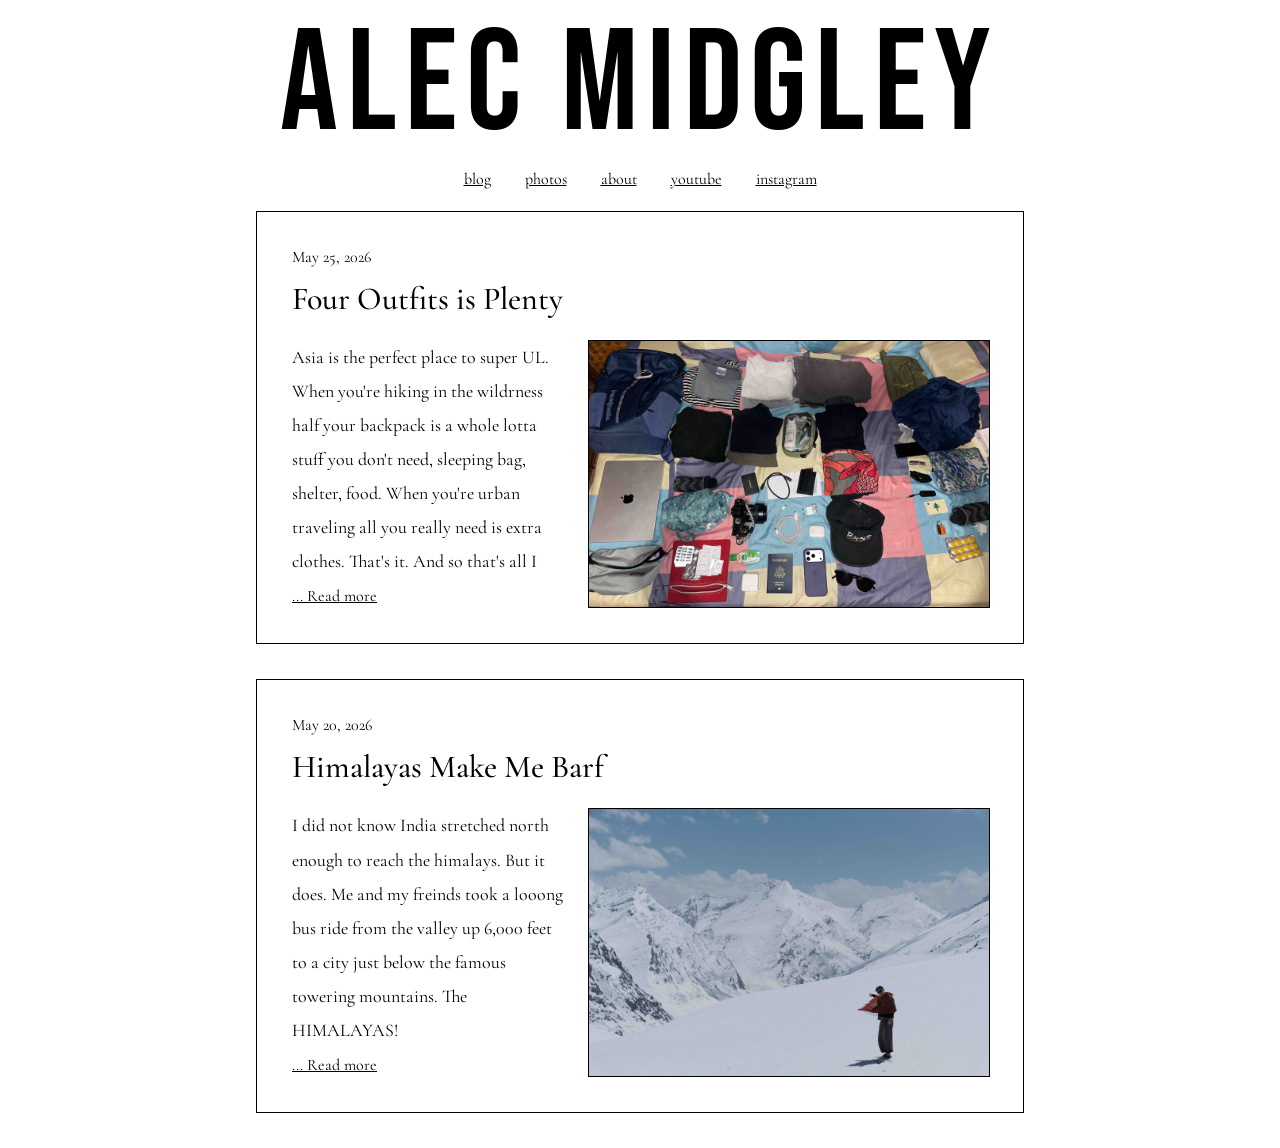
==== index.html @ ac4e2ac3 "update to my name" ====
<!DOCTYPE html>
<html lang="en">

<head>

  <meta charset="UTF-8">
  <meta name="viewport" content="width=device-width, initial-scale=1.0">

  <title>Patch's Garden</title>

  <!-- BODY FONT -->
  <link rel="preconnect" href="https://fonts.googleapis.com">
  <link rel="preconnect" href="https://fonts.gstatic.com" crossorigin>

  <link href="https://fonts.googleapis.com/css2?family=Cormorant+Garamond:wght@400;500;600&display=swap" rel="stylesheet">

  <!-- TITLE FONT -->
  <link href="https://fonts.googleapis.com/css2?family=UnifrakturCook:wght@700&display=swap" rel="stylesheet">

  <!-- FAVICON -->
  <link rel="icon" type="image/png" href="images/favicon.png">
  <!-- CSS -->
  <link rel="stylesheet" href="style.css">

</head>

<body>

  <!-- HEADER -->
  <header class="header">

    <h1 class="site-title">Alec Midgley</h1>

    <!-- NAVIGATION -->
    <nav class="nav">

      <a href="index.html"> blog </a>
      <a href="photos.html"> photos </a>
      <a href="about.html"> about </a>
      <a href="https://www.youtube.com/@patchsgarden" target="_blank"> youtube </a>
      <a href="https://www.instagram.com/patchsgarden/" target="_blank"> instagram </a>

    </nav>

  </header>

  <!-- BLOG -->
  <main class="blog-container">

    <!----------------------------------- V INSERT NEW ENTRIES DIRECTLY BELOW THIS LINE V ----------------------------------->
    
    
    <!------------------------------------------------------- ENTRY 1 ------------------------------------------------------->
    <article class="blog-post">

      <div class="entry-date">
        May 25, 2026
      </div>

      <h2 class="blog-title">
        Four Outfits is Plenty
      </h2>

      <div class="blog-preview">

        <div class="blog-preview-content">

          <div class="blog-preview-text">

            <p>
            Asia is the perfect place to super UL. When you're hiking in the wildrness half your backpack is a whole lotta stuff you don't need, sleeping bag, shelter, food. When you're urban traveling all you really need is extra clothes. That's it. And so that's all I really took. Below is my packing list for 6 countries over the course of two months in SE Asia and India.
            </p>

            <p>
            Patagonia Black Hole 25L. I really love the black hole line. They are extra durable and very simple. One big compartment and I have a nice blue one. When I went to India in 2022 I was also still using a one backpack system and centering around the FjallRaven Raven 20L, and it was awesome.
            </p>

          </div>

          <p class="read-more">
            <a href="little-backpack-lots-of-travel.html">... Read more</a>
          </p>

        </div>

        <img
          src="images/asia_gear.jpeg"
          alt="Asia Gear"
          class="blog-preview-photo"
          title="Gear to the left I could've left at home"
        >

      </div>

    </article>

	<!-- End of entry -->

    <!------------------------------------------------------- ENTRY 2 ------------------------------------------------------->
    <article class="blog-post">

      <div class="entry-date">
        May 20, 2026
      </div>

      <h2 class="blog-title">
        Himalayas Make Me Barf
      </h2>

      <div class="blog-preview">

        <div class="blog-preview-content">

          <div class="blog-preview-text">

            <p>
              I did not know India stretched north enough to reach the himalays. But it does. Me and my freinds took a looong bus ride from the valley up 6,000 feet to a city just below the famous towering mountains. The HIMALAYAS!
            </p>

            <p>
              The streets were narrow. Because they must have been built a hundred years ago, they were no designed with cars in mind. I can imagine a long time ago when these streets were filled with people and some yaks. But now these streets are absoloutly infested with cars. They speed up and down the narrow mountain roads leaving no room at all for people. It's annoying because you'll constantly be honked at. The drivers here are proffesionals because they are zooming up and down the narrow streets
            </p>

          </div>

          <p class="read-more">
            <a href="himalayas-make-me-barf.html">... Read more</a>
          </p>

        </div>

        <img
          src="images/himalayas.jpeg"
          alt="Himalayas"
          class="blog-preview-photo"
          title="Thanks georgia"
        >

      </div>

    </article>
	  
	<!-- End of entry -->
	  
  </main>

</body>
</html>
---- style.css ----
/* -----------------------------
   COLORS
----------------------------- */

@import url("https://fonts.googleapis.com/css2?family=Bebas+Neue&display=swap");

:root {

  --text-color: #000000;

  --background: #ffffff;

}

/* -----------------------------
   PAGE
----------------------------- */

body {

  margin: 0;

  padding: 0;

  background: var(--background);

  color: var(--text-color);

  font-family: "Cormorant Garamond", serif;

}

/* -----------------------------
   LINKS
----------------------------- */

a {

  color: var(--text-color);

  text-decoration: underline;

}

a:hover {

  opacity: 0.7;

}

/* -----------------------------
   HEADER
----------------------------- */

.header {

  width: 100%;

  text-align: center;

  margin-top: 0;

  padding-top: 18px;

}

.site-title {

  font-family: "Bebas Neue", sans-serif;

  font-size: clamp(3.5rem, 14vw, 9rem);

  font-weight: 400;

  letter-spacing: 0.06em;

  line-height: 0.95;

  text-transform: uppercase;

  margin: 0;

  padding: 0 24px;

}

.subtitle {

  display: none;

}

/* -----------------------------
   NAVIGATION
----------------------------- */

.nav {

  margin-top: 14px;

  display: flex;

  justify-content: center;

  gap: 34px;

  font-size: 1rem;

}

/* -----------------------------
   BLOG AREA
----------------------------- */

.blog-container {

  width: 60%;

  margin: 22px auto;

}

/* -----------------------------
   BLOG POSTS
----------------------------- */

.blog-post {

  border: 1px solid black;

  padding: 35px;

  margin-bottom: 35px;

  overflow: hidden;

  background: transparent;

}

/* -----------------------------
   DATE
----------------------------- */

.entry-date {

  font-size: 1rem;

  margin-bottom: 12px;

}

/* ---------------------------------------------------------------------------------------------------------------------------------
   BLOG TITLE & SUBTITLE & TEXT
--------------------------------------------------------------------------------------------------------------------------------- */

.blog-title {

  margin-top: 0;

  margin-bottom: 22px;

  font-size: 2rem;

  font-weight: 500;

}

.blog-subtitle {

  font-size: 1.12rem;

  line-height: 1.9;

  font-weight: 600;

  margin-top: 10px;

  margin-bottom: 0px;

}

.blog-text {

  font-size: 1.12rem;

  line-height: 1.9;

}

.blog-preview {

  --preview-photo-width: 400px;

  --preview-photo-height: calc(var(--preview-photo-width) * 2 / 3);

  display: grid;

  grid-template-columns: 1fr var(--preview-photo-width);

  gap: 25px;

  align-items: start;

}

.blog-preview-content {

  display: flex;

  flex-direction: column;

  height: var(--preview-photo-height);

  min-height: 0;

  overflow: hidden;

}

.blog-preview-text {

  flex: 1;

  min-height: 0;

  font-size: 1.12rem;

  line-height: 1.9;

  overflow: hidden;

}

.blog-preview-text p {

  margin: 0;

}

.blog-preview-text p + p {

  margin-top: 0.75em;

}

.blog-preview-photo {

  grid-column: 2;

  grid-row: 1;

  width: var(--preview-photo-width);

  height: var(--preview-photo-height);

  aspect-ratio: 3 / 2;

  object-fit: cover;

  border: 1px solid black;

  margin: 0;

  float: none;

  transition: opacity 0.2s ease;

}

.blog-preview-photo:hover {

  opacity: 0.90;

}

.blog-preview-content .read-more {

  margin-top: 8px;

  margin-bottom: 0;

  flex-shrink: 0;

}

/* -----------------------------
   PHOTOS
----------------------------- */

/* PHOTO ON RIGHT */

.photo-right {

  float: right;

  width: 400px;

  margin-left: 25px;

  margin-bottom: 15px;

  border: 1px solid black;
  
  transition: opacity 0.2s ease; 

}

/* PHOTO ON LEFT */

.photo-left {

  float: left;

  width: 400px;

  margin-right: 25px;

  margin-bottom: 15px;

  border: 1px solid black;

  transition: opacity 0.2s ease;

}

/* HOVER EFFECT */

.photo-left:hover,

.photo-right:hover {

  opacity: 0.90;

}

/* -----------------------------
   PHOTO GALLERY
----------------------------- */

.gallery-container {

  width: 97%;

  margin: 30px auto 80px auto;

  column-count: 4;

  column-gap: 18px;

}

/* IMAGES */

.gallery-container img {

  width: 100%;

  margin-bottom: 18px;

  display: block;

  break-inside: avoid;

  transition: opacity 0.2s ease;

}

/* HOVER */

.gallery-container img:hover {

  opacity: 0.90;

}

/* -----------------------------
   RESPONSIVE
----------------------------- */

@media (max-width: 1200px) {

  .gallery-container {

    column-count: 3;

  }

}

@media (max-width: 800px) {

  .gallery-container {

    column-count: 2;

    width: 95%;

  }

}

@media (max-width: 500px) {

  .gallery-container {

    column-count: 1;

  }

}


/* -----------------------------
   MOBILE
----------------------------- */

@media (max-width: 900px) {

  .blog-container {

    width: 90%;

  }

  .photo-left,
  .photo-right {

    float: none;

    display: block;

    width: 100%;

    max-width: 350px;

    margin: 20px auto;

  }

  .blog-preview {

    grid-template-columns: 1fr;

    gap: 15px;

  }

  .blog-preview-photo {

    grid-column: 1;

    grid-row: 1;

    width: 100%;

    max-width: 350px;

    height: auto;

    justify-self: center;

  }

  .blog-preview-content {

    grid-column: 1;

    grid-row: 2;

    height: auto;

  }

  .blog-preview-text {

    display: -webkit-box;

    -webkit-box-orient: vertical;

    -webkit-line-clamp: 4;

    flex: none;

  }

  .site-title {

    font-size: clamp(2.8rem, 18vw, 4.5rem);

    letter-spacing: 0.04em;

  }

  .nav {

    gap: 18px;

    flex-wrap: wrap;

  }

}
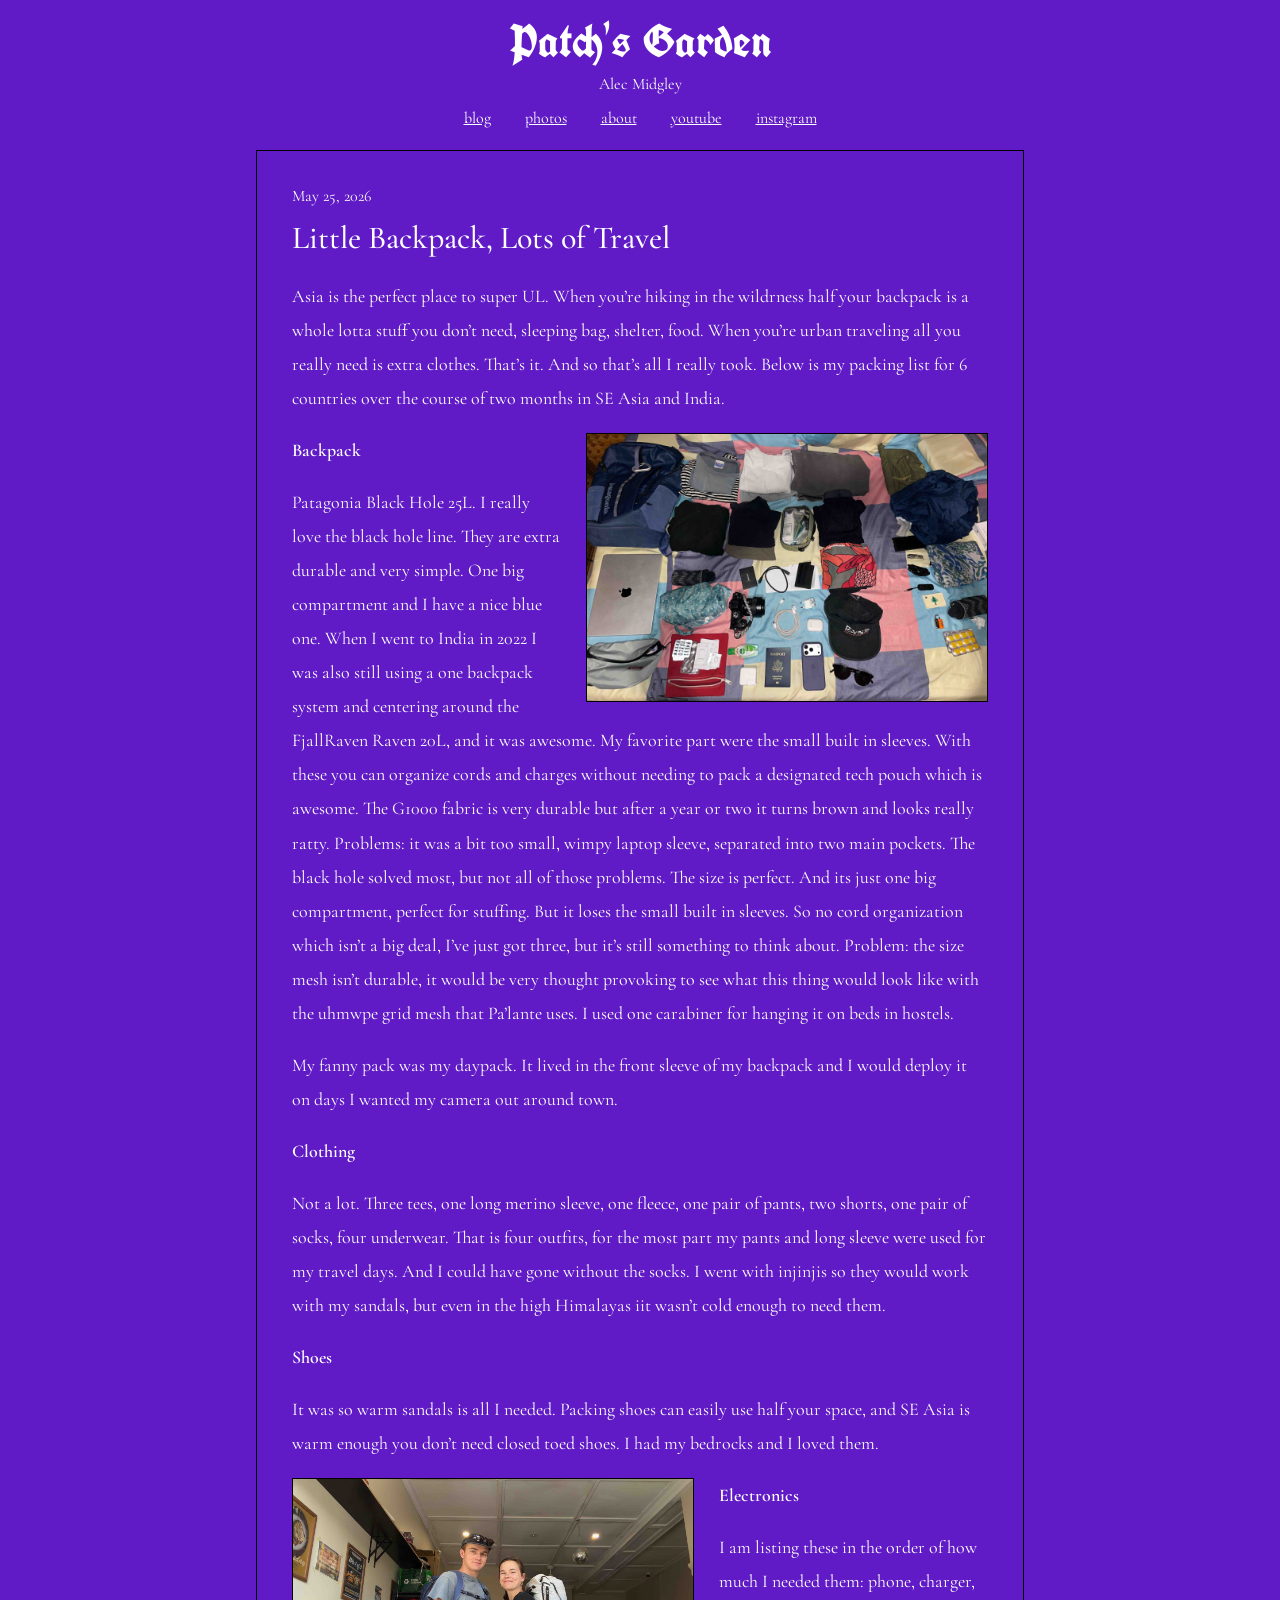
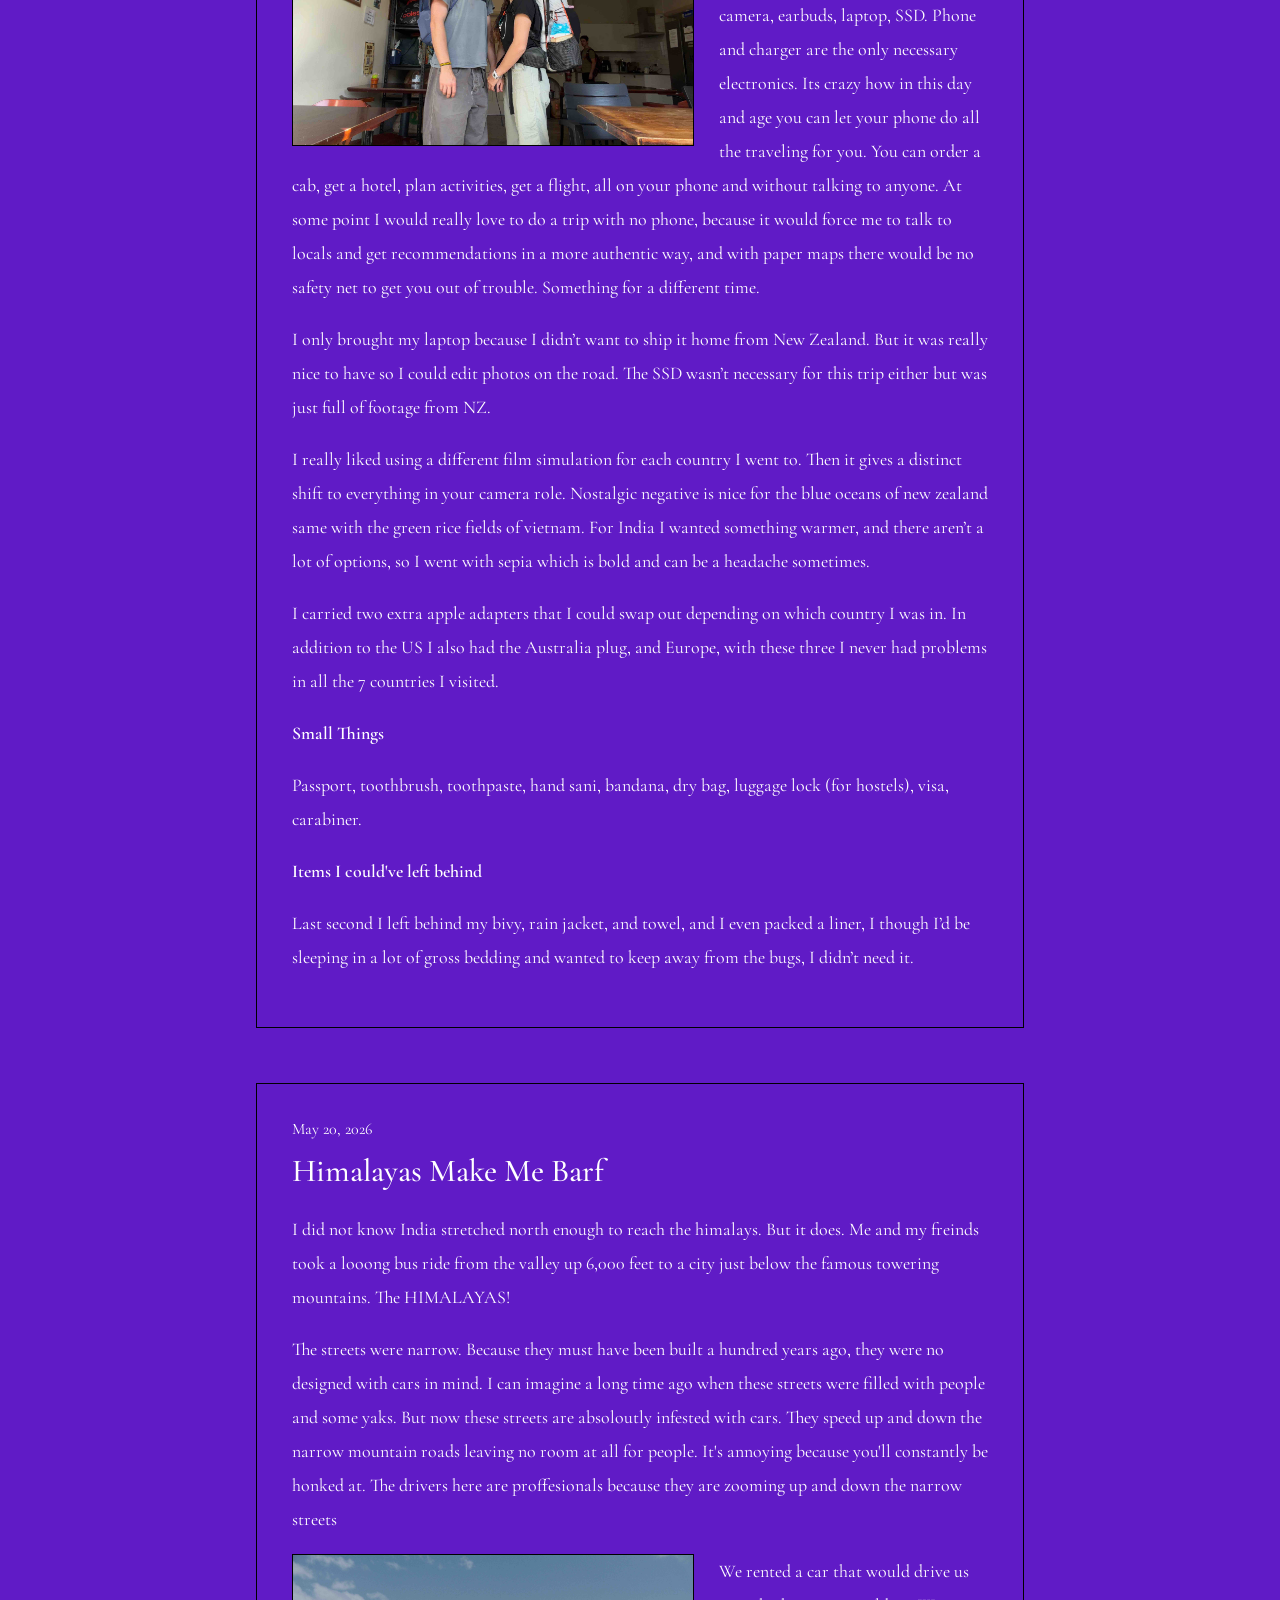
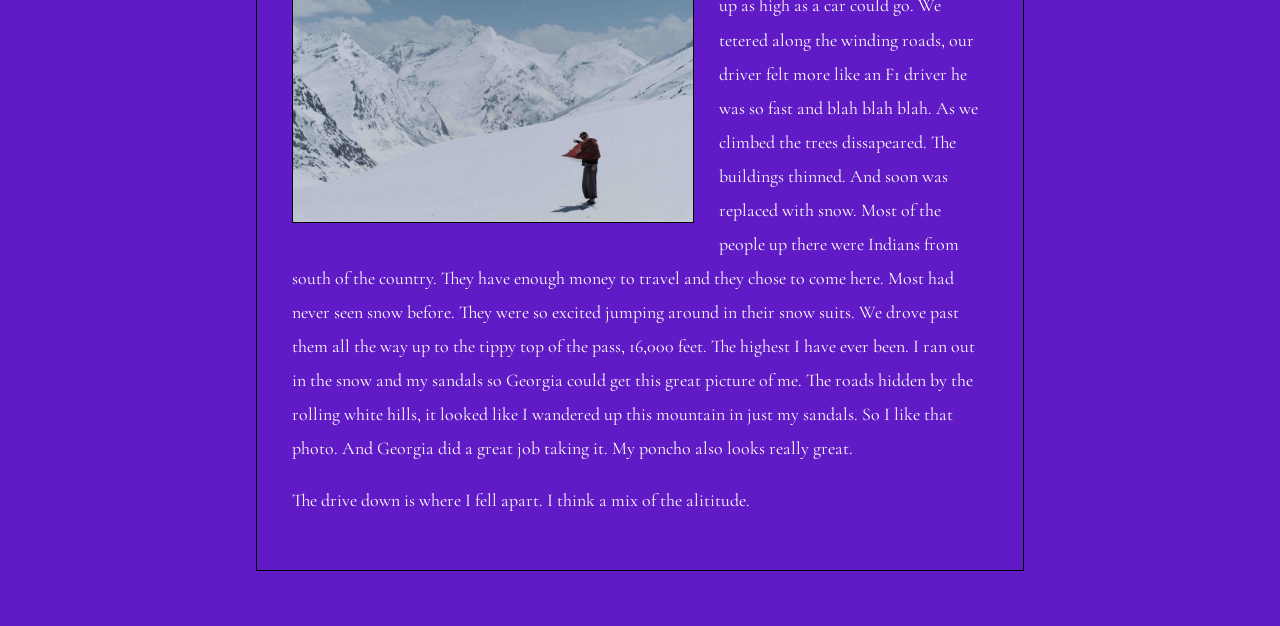
==== commit 239c15f5: "change back" ====
--- a/index.html
+++ b/index.html
@@ -29,7 +29,9 @@
   <!-- HEADER -->
   <header class="header">
 
-    <h1 class="site-title">Alec Midgley</h1>
+    <h1 class="site-title">Patch's Garden</h1>
+
+    <p class="subtitle">Alec Midgley</p>
 
     <!-- NAVIGATION -->
     <nav class="nav">
@@ -58,37 +60,83 @@
       </div>
 
       <h2 class="blog-title">
-        Four Outfits is Plenty
+        Little Backpack, Lots of Travel
       </h2>
 
-      <div class="blog-preview">
+      <div class="blog-text">
 
-        <div class="blog-preview-content">
+        <p>
+        Asia is the perfect place to super UL. When you’re hiking in the wildrness half your backpack is a whole lotta stuff you don’t need, sleeping bag, shelter, food. When you’re urban traveling all you really need is extra clothes. That’s it. And so that’s all I really took. Below is my packing list for 6 countries over the course of two months in SE Asia and India.
+        </p>
 
-          <div class="blog-preview-text">
+          <img
+    src="images/asia_gear.jpeg"
+    alt="Asia Gear"
+    class="photo-right"
+	title="Gear to the left I could've left at home"
+  >
+        
+      <h2 class="blog-subtitle">
+        Backpack
+      </h2>
+        <p>
+        Patagonia Black Hole 25L. I really love the black hole line. They are extra durable and very simple. One big compartment and I have a nice blue one. When I went to India in 2022 I was also still using a one backpack system and centering around the FjallRaven Raven 20L, and it was awesome. My favorite part were the small built in sleeves. With these you can organize cords and charges without needing to pack a designated tech pouch which is awesome. The G1000 fabric is very durable but after a year or two it turns brown and looks really ratty. Problems: it was a bit too small, wimpy laptop sleeve, separated into two main pockets. The black hole solved most, but not all of those problems. The size is perfect. And its just one big compartment, perfect for stuffing. But it loses the small built in sleeves. So no cord organization which isn’t a big deal, I’ve just got three, but it’s still something to think about. Problem: the size mesh isn’t durable, it would be very thought provoking to see what this thing would look like with the uhmwpe grid mesh that Pa’lante uses. I used one carabiner for hanging it on beds in hostels. 
+        </p>
+        <p>
+        My fanny pack was my daypack. It lived in the front sleeve of my backpack and I would deploy it on days I wanted my camera out around town. 
+        </p>
 
-            <p>
-            Asia is the perfect place to super UL. When you're hiking in the wildrness half your backpack is a whole lotta stuff you don't need, sleeping bag, shelter, food. When you're urban traveling all you really need is extra clothes. That's it. And so that's all I really took. Below is my packing list for 6 countries over the course of two months in SE Asia and India.
-            </p>
 
-            <p>
-            Patagonia Black Hole 25L. I really love the black hole line. They are extra durable and very simple. One big compartment and I have a nice blue one. When I went to India in 2022 I was also still using a one backpack system and centering around the FjallRaven Raven 20L, and it was awesome.
-            </p>
+        <h2 class="blog-subtitle">
+        Clothing
+      </h2>
+        <p>
+        Not a lot. Three tees, one long merino sleeve, one fleece, one pair of pants, two shorts, one pair of socks, four underwear. That is four outfits, for the most part my pants and long sleeve were used for my travel days. And I could have gone without the socks. I went with injinjis so they would work with my sandals, but even in the high Himalayas iit wasn’t cold enough to need them.
+        </p>
+        
+        <h2 class="blog-subtitle">
+        Shoes
+      </h2>
+        <p>
+        It was so warm sandals is all I needed. Packing shoes can easily use half your space, and SE Asia is warm enough you don’t need closed toed shoes. I had my bedrocks and I loved them.
+        </p>
+        
+          <img
+    src="images/us_and_backpack.jpeg"
+    alt="Backpacks"
+    class="photo-left"
+	title="Darlins' got a big pack"
+  >
+        
+        <h2 class="blog-subtitle">
+        Electronics
+      </h2>
+        <p>
+        I am listing these in the order of how much I needed them: phone, charger, camera, earbuds, laptop, SSD. Phone and charger are the only necessary electronics. Its crazy how in this day and age you can let your phone do all the traveling for you. You can order a cab, get a hotel, plan activities, get a flight, all on your phone and without talking to anyone. At some point I would really love to do a trip with no phone, because it would force me to talk to locals and get recommendations in a more authentic way, and with paper maps there would be no safety net to get you out of trouble. Something for a different time.
+        </p>
+        <p>
+        I only brought my laptop because I didn’t want to ship it home from New Zealand. But it was really nice to have so I could edit photos on the road. The SSD wasn’t necessary for this trip either but was just full of footage from NZ.
+        </p>
+        <p>
+        I really liked using a different film simulation for each country I went to. Then it gives a distinct shift to everything in your camera role. Nostalgic negative is nice for the blue oceans of new zealand same with the green rice fields of vietnam. For India I wanted something warmer, and there aren’t a lot of options, so I went with sepia which is bold and can be a headache sometimes. 
+        </p>
+        <p>
+        I carried two extra apple adapters that I could swap out depending on which country I was in. In addition to the US I also had the Australia plug, and Europe, with these three I never had problems in all the 7 countries I visited.
+        </p>
 
-          </div>
+         <h2 class="blog-subtitle">
+        Small Things
+      </h2>
+        <p>
+        Passport, toothbrush, toothpaste, hand sani, bandana, dry bag, luggage lock (for hostels), visa, carabiner.
+        </p>
 
-          <p class="read-more">
-            <a href="little-backpack-lots-of-travel.html">... Read more</a>
-          </p>
-
-        </div>
-
-        <img
-          src="images/asia_gear.jpeg"
-          alt="Asia Gear"
-          class="blog-preview-photo"
-          title="Gear to the left I could've left at home"
-        >
+         <h2 class="blog-subtitle">
+        Items I could've left behind
+      </h2>
+        <p>
+        Last second I left behind my bivy, rain jacket, and towel, and I even packed a liner, I though I’d be sleeping in a lot of gross bedding and wanted to keep away from the bugs, I didn’t need it.
+        </p>
 
       </div>
 
@@ -107,34 +155,30 @@
         Himalayas Make Me Barf
       </h2>
 
-      <div class="blog-preview">
 
-        <div class="blog-preview-content">
+      <div class="blog-text">
 
-          <div class="blog-preview-text">
+        <p>
+          I did not know India stretched north enough to reach the himalays. But it does. Me and my freinds took a looong bus ride from the valley up 6,000 feet to a city just below the famous towering mountains. The HIMALAYAS!
+        </p>
 
-            <p>
-              I did not know India stretched north enough to reach the himalays. But it does. Me and my freinds took a looong bus ride from the valley up 6,000 feet to a city just below the famous towering mountains. The HIMALAYAS!
-            </p>
+        <p>
+          The streets were narrow. Because they must have been built a hundred years ago, they were no designed with cars in mind. I can imagine a long time ago when these streets were filled with people and some yaks. But now these streets are absoloutly infested with cars. They speed up and down the narrow mountain roads leaving no room at all for people. It's annoying because you'll constantly be honked at. The drivers here are proffesionals because they are zooming up and down the narrow streets  
+        </p>
+        
+  <img
+    src="images/himalayas.jpeg"
+    alt="Asia Gear"
+    class="photo-left"
+	title="Thanks georgia"
+  >
+        <p>
+          We rented a car that would drive us up as high as a car could go. We tetered along the winding roads, our driver felt more like an F1 driver he was so fast and blah blah blah. As we climbed the trees dissapeared. The buildings thinned. And soon was replaced with snow. Most of the people up there were Indians from south of the country. They have enough money to travel and they chose to come here. Most had never seen snow before. They were so excited jumping around in their snow suits. We drove past them all the way up to the tippy top of the pass, 16,000 feet. The highest I have ever been. I ran out in the snow and my sandals so Georgia could get this great picture of me. The roads hidden by the rolling white hills, it looked like I wandered up this mountain in just my sandals. So I like that photo. And Georgia did a great job taking it. My poncho also looks really great.
+        </p>
 
-            <p>
-              The streets were narrow. Because they must have been built a hundred years ago, they were no designed with cars in mind. I can imagine a long time ago when these streets were filled with people and some yaks. But now these streets are absoloutly infested with cars. They speed up and down the narrow mountain roads leaving no room at all for people. It's annoying because you'll constantly be honked at. The drivers here are proffesionals because they are zooming up and down the narrow streets
-            </p>
-
-          </div>
-
-          <p class="read-more">
-            <a href="himalayas-make-me-barf.html">... Read more</a>
-          </p>
-
-        </div>
-
-        <img
-          src="images/himalayas.jpeg"
-          alt="Himalayas"
-          class="blog-preview-photo"
-          title="Thanks georgia"
-        >
+        <p>
+          The drive down is where I fell apart. I think a mix of the alititude.
+        </p>
 
       </div>
 
--- a/style.css
+++ b/style.css
@@ -2,13 +2,11 @@
    COLORS
 ----------------------------- */
 
-@import url("https://fonts.googleapis.com/css2?family=Bebas+Neue&display=swap");
-
 :root {
 
-  --text-color: #000000;
-
-  --background: #ffffff;
+  --main-purple: #ffffff;
+
+  --background: #601bc6;
 
 }
 
@@ -24,7 +22,7 @@
 
   background: var(--background);
 
-  color: var(--text-color);
+  color: var(--main-purple);
 
   font-family: "Cormorant Garamond", serif;
 
@@ -36,7 +34,7 @@
 
 a {
 
-  color: var(--text-color);
+  color: var(--main-purple);
 
   text-decoration: underline;
 
@@ -54,39 +52,31 @@
 
 .header {
 
-  width: 100%;
-
   text-align: center;
 
-  margin-top: 0;
-
-  padding-top: 18px;
+  margin-top: 10px;
 
 }
 
 .site-title {
 
-  font-family: "Bebas Neue", sans-serif;
-
-  font-size: clamp(3.5rem, 14vw, 9rem);
-
-  font-weight: 400;
-
-  letter-spacing: 0.06em;
-
-  line-height: 0.95;
-
-  text-transform: uppercase;
+  font-family: "UnifrakturCook", cursive;
+
+  font-size: 2.9rem;
+
+  font-weight: 700;
 
   margin: 0;
 
-  padding: 0 24px;
-
 }
 
 .subtitle {
 
-  display: none;
+  margin-top: 3px;
+
+  margin-bottom: 0;
+
+  font-size: 1rem;
 
 }
 
@@ -130,7 +120,7 @@
 
   padding: 35px;
 
-  margin-bottom: 35px;
+  margin-bottom: 55px;
 
   overflow: hidden;
 
@@ -188,102 +178,6 @@
 
 }
 
-.blog-preview {
-
-  --preview-photo-width: 400px;
-
-  --preview-photo-height: calc(var(--preview-photo-width) * 2 / 3);
-
-  display: grid;
-
-  grid-template-columns: 1fr var(--preview-photo-width);
-
-  gap: 25px;
-
-  align-items: start;
-
-}
-
-.blog-preview-content {
-
-  display: flex;
-
-  flex-direction: column;
-
-  height: var(--preview-photo-height);
-
-  min-height: 0;
-
-  overflow: hidden;
-
-}
-
-.blog-preview-text {
-
-  flex: 1;
-
-  min-height: 0;
-
-  font-size: 1.12rem;
-
-  line-height: 1.9;
-
-  overflow: hidden;
-
-}
-
-.blog-preview-text p {
-
-  margin: 0;
-
-}
-
-.blog-preview-text p + p {
-
-  margin-top: 0.75em;
-
-}
-
-.blog-preview-photo {
-
-  grid-column: 2;
-
-  grid-row: 1;
-
-  width: var(--preview-photo-width);
-
-  height: var(--preview-photo-height);
-
-  aspect-ratio: 3 / 2;
-
-  object-fit: cover;
-
-  border: 1px solid black;
-
-  margin: 0;
-
-  float: none;
-
-  transition: opacity 0.2s ease;
-
-}
-
-.blog-preview-photo:hover {
-
-  opacity: 0.90;
-
-}
-
-.blog-preview-content .read-more {
-
-  margin-top: 8px;
-
-  margin-bottom: 0;
-
-  flex-shrink: 0;
-
-}
-
 /* -----------------------------
    PHOTOS
 ----------------------------- */
@@ -438,57 +332,9 @@
 
   }
 
-  .blog-preview {
-
-    grid-template-columns: 1fr;
-
-    gap: 15px;
-
-  }
-
-  .blog-preview-photo {
-
-    grid-column: 1;
-
-    grid-row: 1;
-
-    width: 100%;
-
-    max-width: 350px;
-
-    height: auto;
-
-    justify-self: center;
-
-  }
-
-  .blog-preview-content {
-
-    grid-column: 1;
-
-    grid-row: 2;
-
-    height: auto;
-
-  }
-
-  .blog-preview-text {
-
-    display: -webkit-box;
-
-    -webkit-box-orient: vertical;
-
-    -webkit-line-clamp: 4;
-
-    flex: none;
-
-  }
-
   .site-title {
 
-    font-size: clamp(2.8rem, 18vw, 4.5rem);
-
-    letter-spacing: 0.04em;
+    font-size: 2.2rem;
 
   }
 
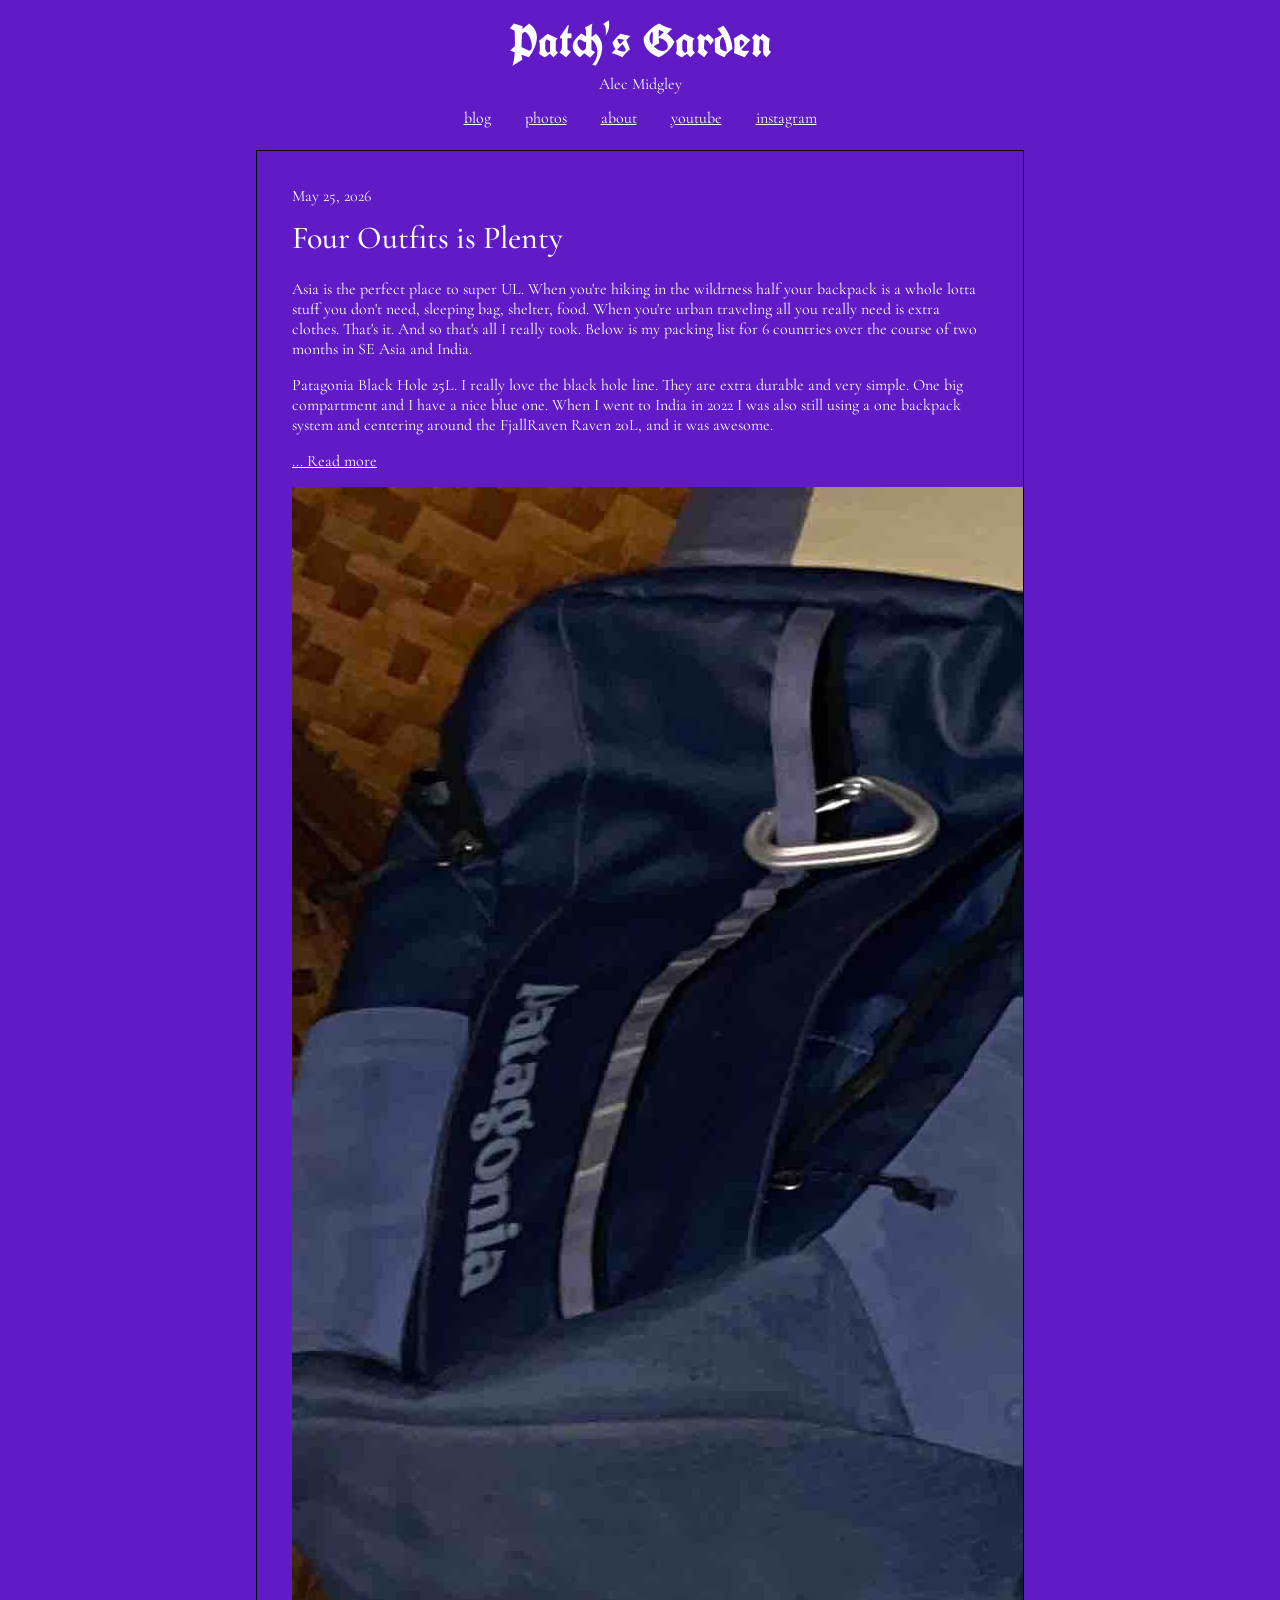
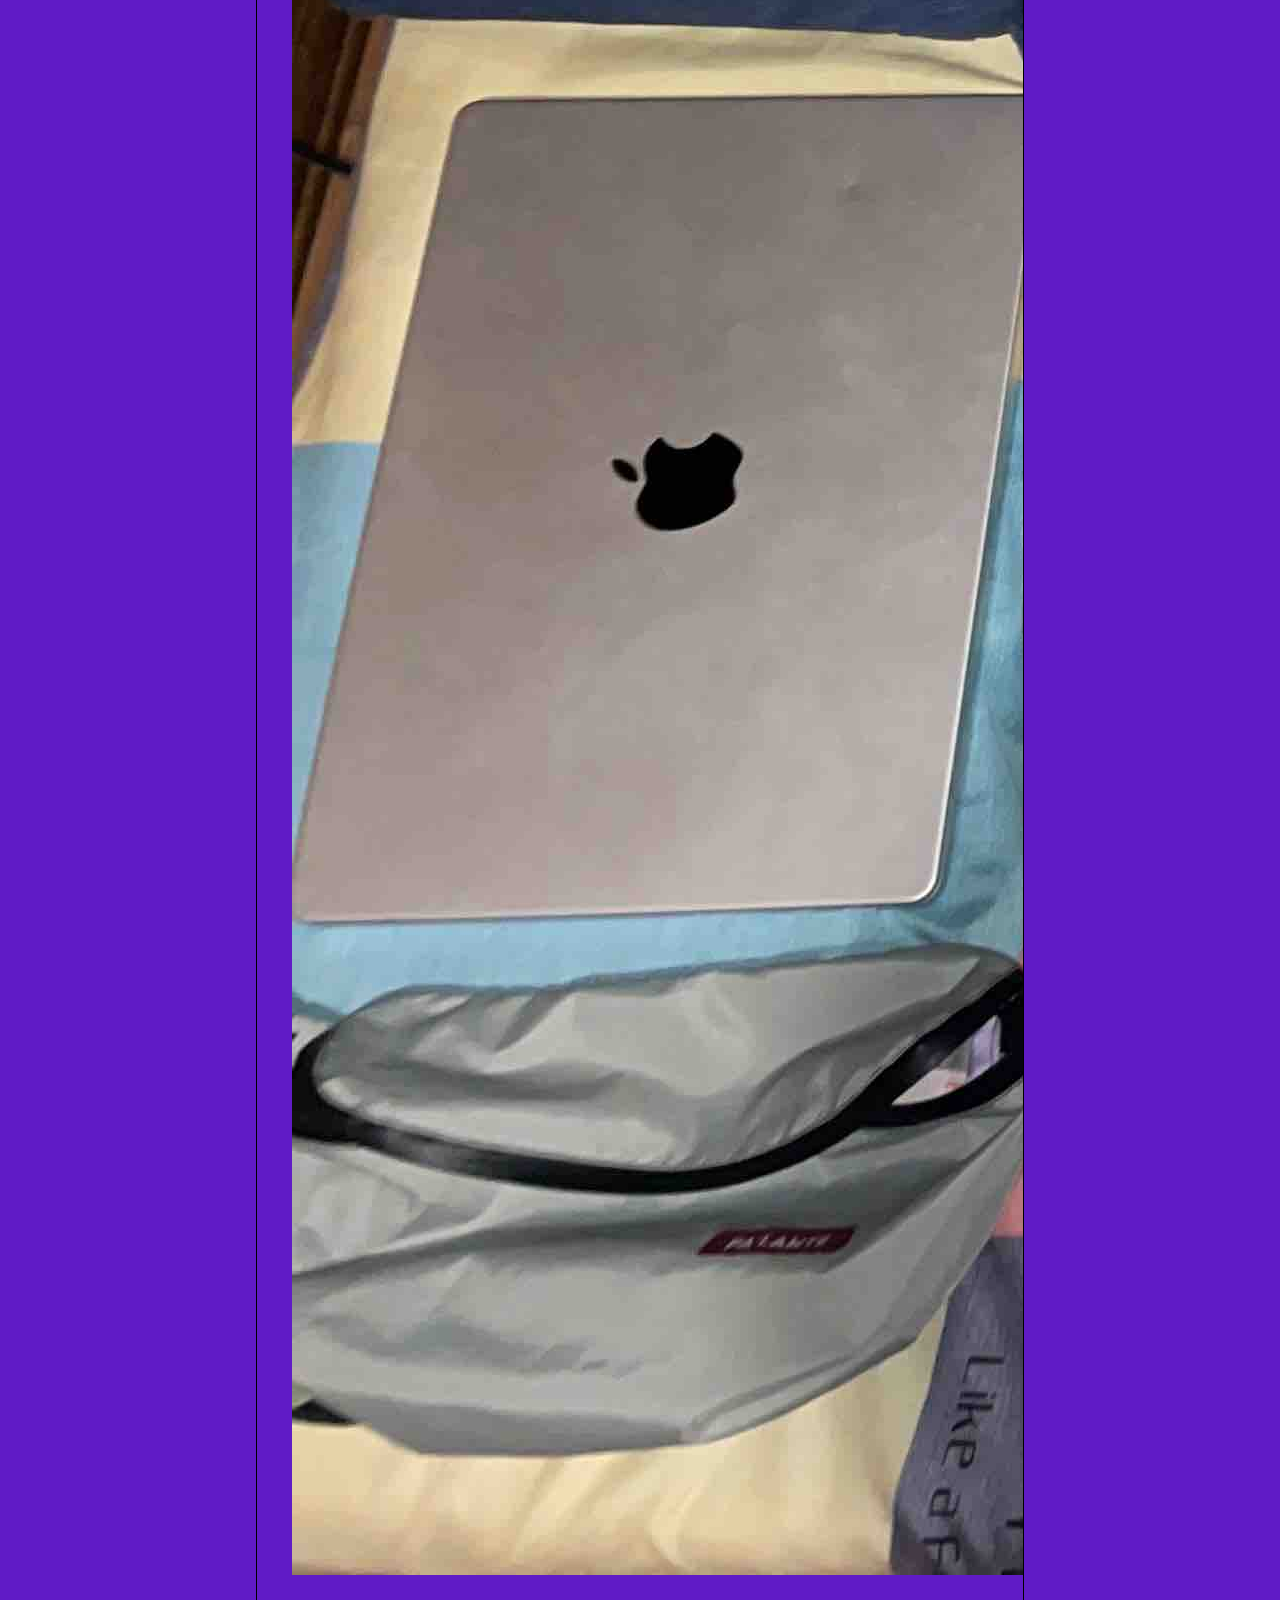
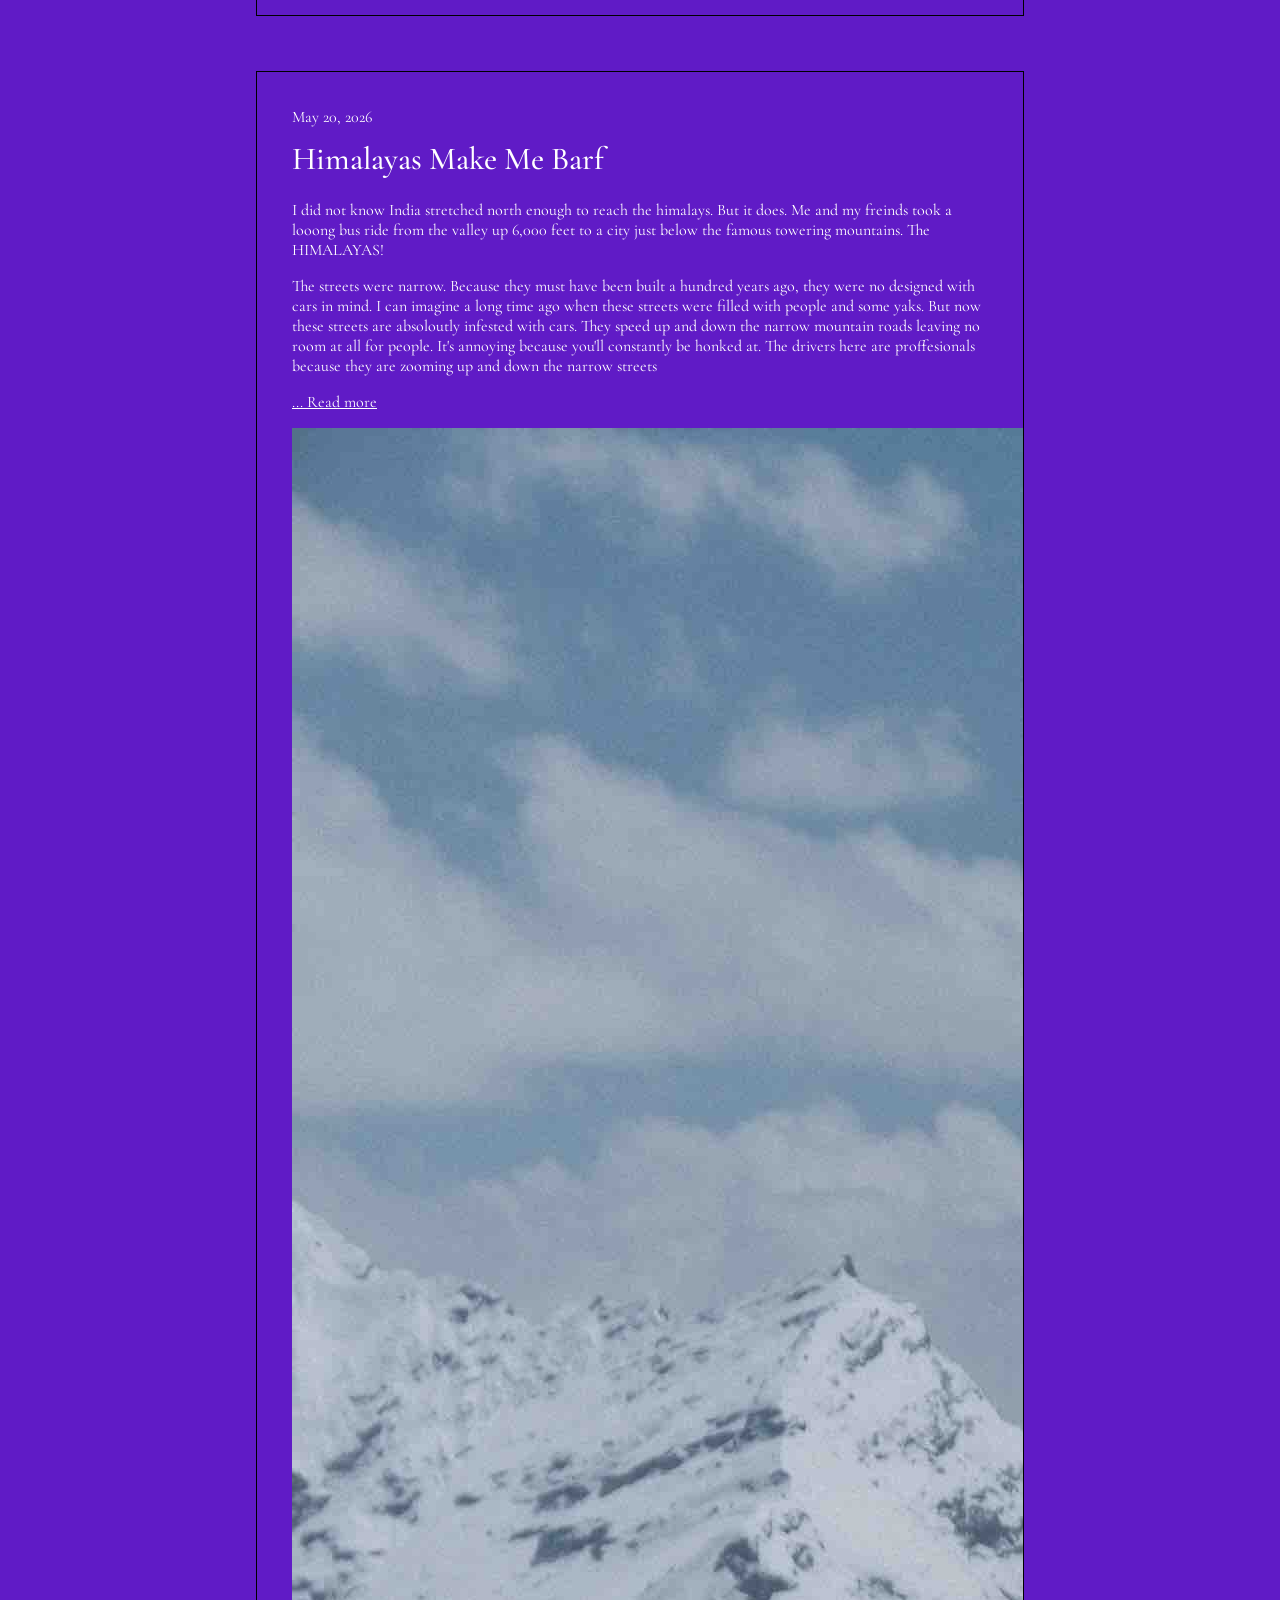
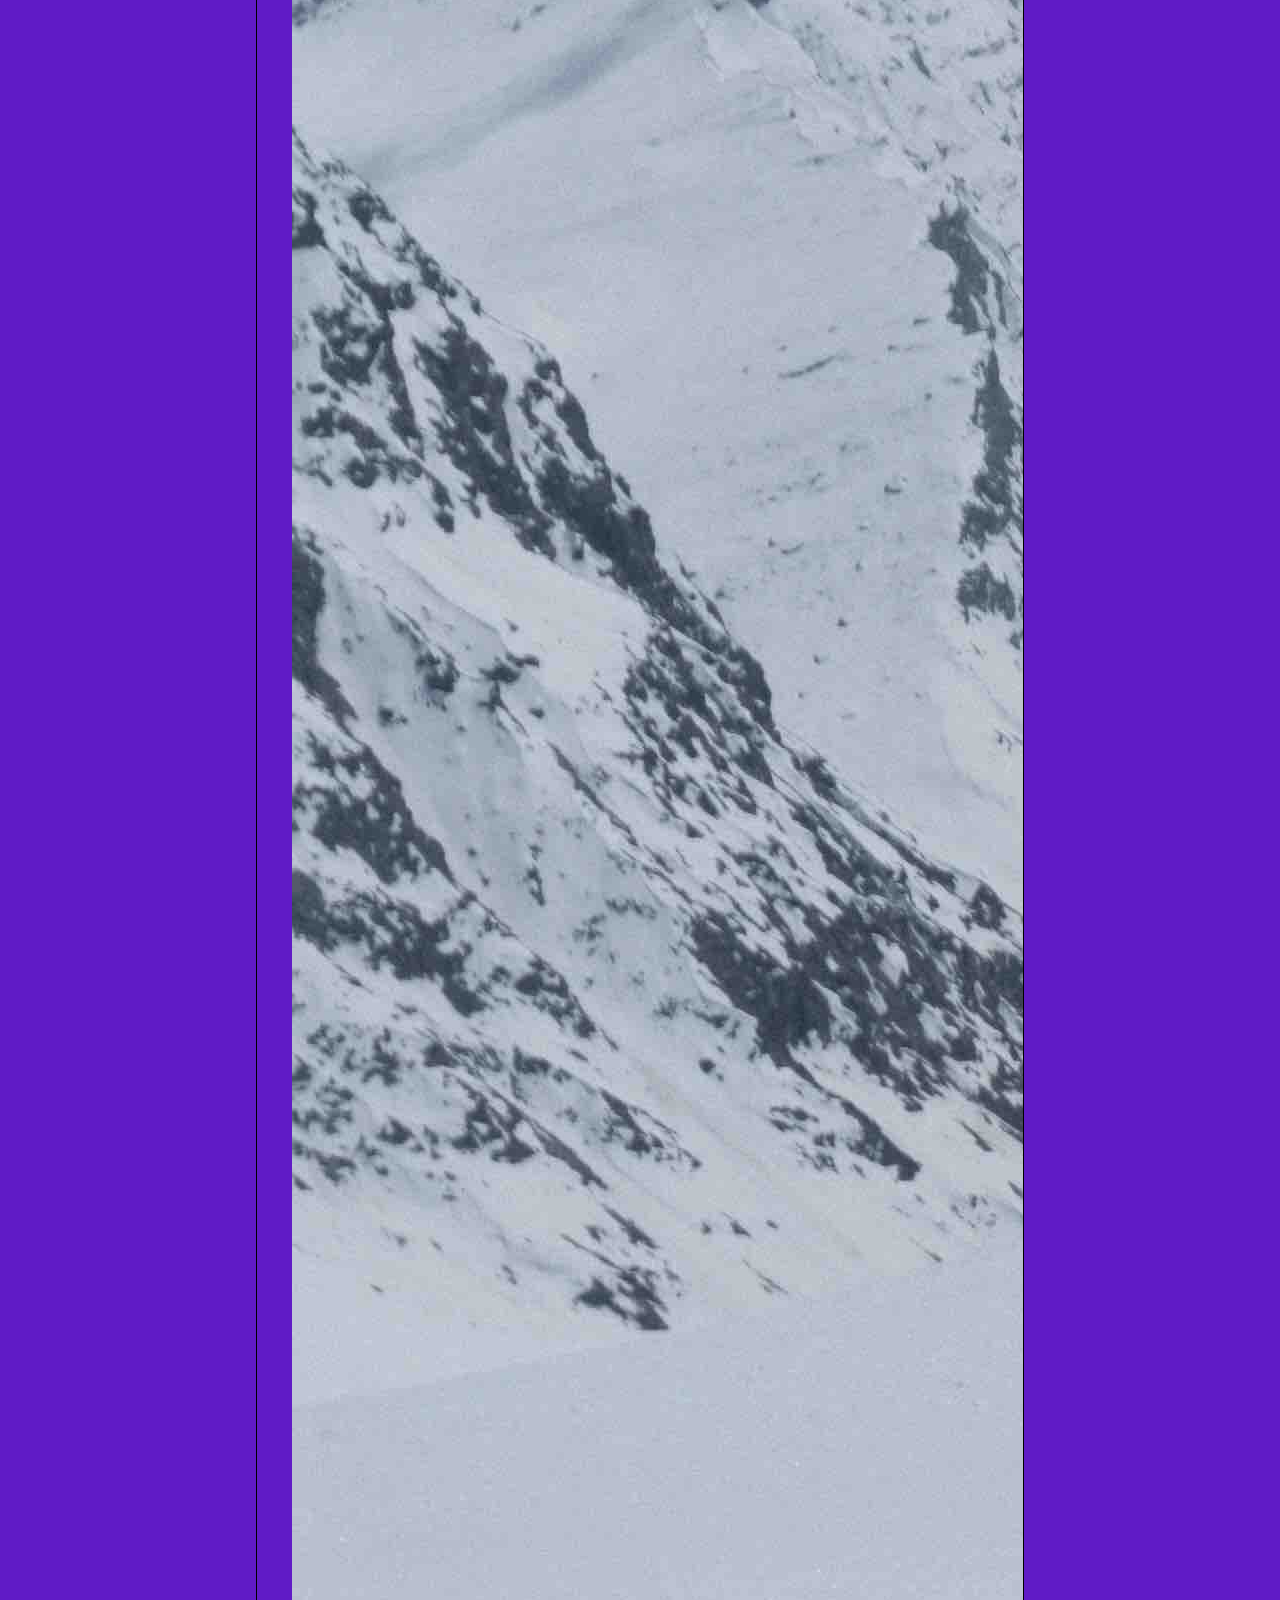
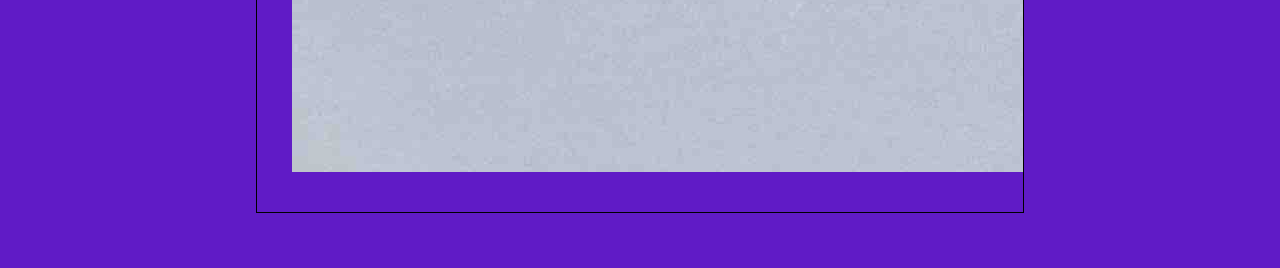
==== commit fe6a3414: "Update index.html" ====
--- a/index.html
+++ b/index.html
@@ -60,83 +60,37 @@
       </div>
 
       <h2 class="blog-title">
-        Little Backpack, Lots of Travel
+        Four Outfits is Plenty
       </h2>
 
-      <div class="blog-text">
+      <div class="blog-preview">
 
-        <p>
-        Asia is the perfect place to super UL. When you’re hiking in the wildrness half your backpack is a whole lotta stuff you don’t need, sleeping bag, shelter, food. When you’re urban traveling all you really need is extra clothes. That’s it. And so that’s all I really took. Below is my packing list for 6 countries over the course of two months in SE Asia and India.
-        </p>
+        <div class="blog-preview-content">
 
-          <img
-    src="images/asia_gear.jpeg"
-    alt="Asia Gear"
-    class="photo-right"
-	title="Gear to the left I could've left at home"
-  >
-        
-      <h2 class="blog-subtitle">
-        Backpack
-      </h2>
-        <p>
-        Patagonia Black Hole 25L. I really love the black hole line. They are extra durable and very simple. One big compartment and I have a nice blue one. When I went to India in 2022 I was also still using a one backpack system and centering around the FjallRaven Raven 20L, and it was awesome. My favorite part were the small built in sleeves. With these you can organize cords and charges without needing to pack a designated tech pouch which is awesome. The G1000 fabric is very durable but after a year or two it turns brown and looks really ratty. Problems: it was a bit too small, wimpy laptop sleeve, separated into two main pockets. The black hole solved most, but not all of those problems. The size is perfect. And its just one big compartment, perfect for stuffing. But it loses the small built in sleeves. So no cord organization which isn’t a big deal, I’ve just got three, but it’s still something to think about. Problem: the size mesh isn’t durable, it would be very thought provoking to see what this thing would look like with the uhmwpe grid mesh that Pa’lante uses. I used one carabiner for hanging it on beds in hostels. 
-        </p>
-        <p>
-        My fanny pack was my daypack. It lived in the front sleeve of my backpack and I would deploy it on days I wanted my camera out around town. 
-        </p>
+          <div class="blog-preview-text">
 
+            <p>
+            Asia is the perfect place to super UL. When you're hiking in the wildrness half your backpack is a whole lotta stuff you don't need, sleeping bag, shelter, food. When you're urban traveling all you really need is extra clothes. That's it. And so that's all I really took. Below is my packing list for 6 countries over the course of two months in SE Asia and India.
+            </p>
 
-        <h2 class="blog-subtitle">
-        Clothing
-      </h2>
-        <p>
-        Not a lot. Three tees, one long merino sleeve, one fleece, one pair of pants, two shorts, one pair of socks, four underwear. That is four outfits, for the most part my pants and long sleeve were used for my travel days. And I could have gone without the socks. I went with injinjis so they would work with my sandals, but even in the high Himalayas iit wasn’t cold enough to need them.
-        </p>
-        
-        <h2 class="blog-subtitle">
-        Shoes
-      </h2>
-        <p>
-        It was so warm sandals is all I needed. Packing shoes can easily use half your space, and SE Asia is warm enough you don’t need closed toed shoes. I had my bedrocks and I loved them.
-        </p>
-        
-          <img
-    src="images/us_and_backpack.jpeg"
-    alt="Backpacks"
-    class="photo-left"
-	title="Darlins' got a big pack"
-  >
-        
-        <h2 class="blog-subtitle">
-        Electronics
-      </h2>
-        <p>
-        I am listing these in the order of how much I needed them: phone, charger, camera, earbuds, laptop, SSD. Phone and charger are the only necessary electronics. Its crazy how in this day and age you can let your phone do all the traveling for you. You can order a cab, get a hotel, plan activities, get a flight, all on your phone and without talking to anyone. At some point I would really love to do a trip with no phone, because it would force me to talk to locals and get recommendations in a more authentic way, and with paper maps there would be no safety net to get you out of trouble. Something for a different time.
-        </p>
-        <p>
-        I only brought my laptop because I didn’t want to ship it home from New Zealand. But it was really nice to have so I could edit photos on the road. The SSD wasn’t necessary for this trip either but was just full of footage from NZ.
-        </p>
-        <p>
-        I really liked using a different film simulation for each country I went to. Then it gives a distinct shift to everything in your camera role. Nostalgic negative is nice for the blue oceans of new zealand same with the green rice fields of vietnam. For India I wanted something warmer, and there aren’t a lot of options, so I went with sepia which is bold and can be a headache sometimes. 
-        </p>
-        <p>
-        I carried two extra apple adapters that I could swap out depending on which country I was in. In addition to the US I also had the Australia plug, and Europe, with these three I never had problems in all the 7 countries I visited.
-        </p>
+            <p>
+            Patagonia Black Hole 25L. I really love the black hole line. They are extra durable and very simple. One big compartment and I have a nice blue one. When I went to India in 2022 I was also still using a one backpack system and centering around the FjallRaven Raven 20L, and it was awesome.
+            </p>
 
-         <h2 class="blog-subtitle">
-        Small Things
-      </h2>
-        <p>
-        Passport, toothbrush, toothpaste, hand sani, bandana, dry bag, luggage lock (for hostels), visa, carabiner.
-        </p>
+          </div>
 
-         <h2 class="blog-subtitle">
-        Items I could've left behind
-      </h2>
-        <p>
-        Last second I left behind my bivy, rain jacket, and towel, and I even packed a liner, I though I’d be sleeping in a lot of gross bedding and wanted to keep away from the bugs, I didn’t need it.
-        </p>
+          <p class="read-more">
+            <a href="little-backpack-lots-of-travel.html">... Read more</a>
+          </p>
+
+        </div>
+
+        <img
+          src="images/asia_gear.jpeg"
+          alt="Asia Gear"
+          class="blog-preview-photo"
+          title="Gear to the left I could've left at home"
+        >
 
       </div>
 
@@ -155,30 +109,34 @@
         Himalayas Make Me Barf
       </h2>
 
+      <div class="blog-preview">
 
-      <div class="blog-text">
+        <div class="blog-preview-content">
 
-        <p>
-          I did not know India stretched north enough to reach the himalays. But it does. Me and my freinds took a looong bus ride from the valley up 6,000 feet to a city just below the famous towering mountains. The HIMALAYAS!
-        </p>
+          <div class="blog-preview-text">
 
-        <p>
-          The streets were narrow. Because they must have been built a hundred years ago, they were no designed with cars in mind. I can imagine a long time ago when these streets were filled with people and some yaks. But now these streets are absoloutly infested with cars. They speed up and down the narrow mountain roads leaving no room at all for people. It's annoying because you'll constantly be honked at. The drivers here are proffesionals because they are zooming up and down the narrow streets  
-        </p>
-        
-  <img
-    src="images/himalayas.jpeg"
-    alt="Asia Gear"
-    class="photo-left"
-	title="Thanks georgia"
-  >
-        <p>
-          We rented a car that would drive us up as high as a car could go. We tetered along the winding roads, our driver felt more like an F1 driver he was so fast and blah blah blah. As we climbed the trees dissapeared. The buildings thinned. And soon was replaced with snow. Most of the people up there were Indians from south of the country. They have enough money to travel and they chose to come here. Most had never seen snow before. They were so excited jumping around in their snow suits. We drove past them all the way up to the tippy top of the pass, 16,000 feet. The highest I have ever been. I ran out in the snow and my sandals so Georgia could get this great picture of me. The roads hidden by the rolling white hills, it looked like I wandered up this mountain in just my sandals. So I like that photo. And Georgia did a great job taking it. My poncho also looks really great.
-        </p>
+            <p>
+              I did not know India stretched north enough to reach the himalays. But it does. Me and my freinds took a looong bus ride from the valley up 6,000 feet to a city just below the famous towering mountains. The HIMALAYAS!
+            </p>
 
-        <p>
-          The drive down is where I fell apart. I think a mix of the alititude.
-        </p>
+            <p>
+              The streets were narrow. Because they must have been built a hundred years ago, they were no designed with cars in mind. I can imagine a long time ago when these streets were filled with people and some yaks. But now these streets are absoloutly infested with cars. They speed up and down the narrow mountain roads leaving no room at all for people. It's annoying because you'll constantly be honked at. The drivers here are proffesionals because they are zooming up and down the narrow streets
+            </p>
+
+          </div>
+
+          <p class="read-more">
+            <a href="himalayas-make-me-barf.html">... Read more</a>
+          </p>
+
+        </div>
+
+        <img
+          src="images/himalayas.jpeg"
+          alt="Himalayas"
+          class="blog-preview-photo"
+          title="Thanks georgia"
+        >
 
       </div>
 
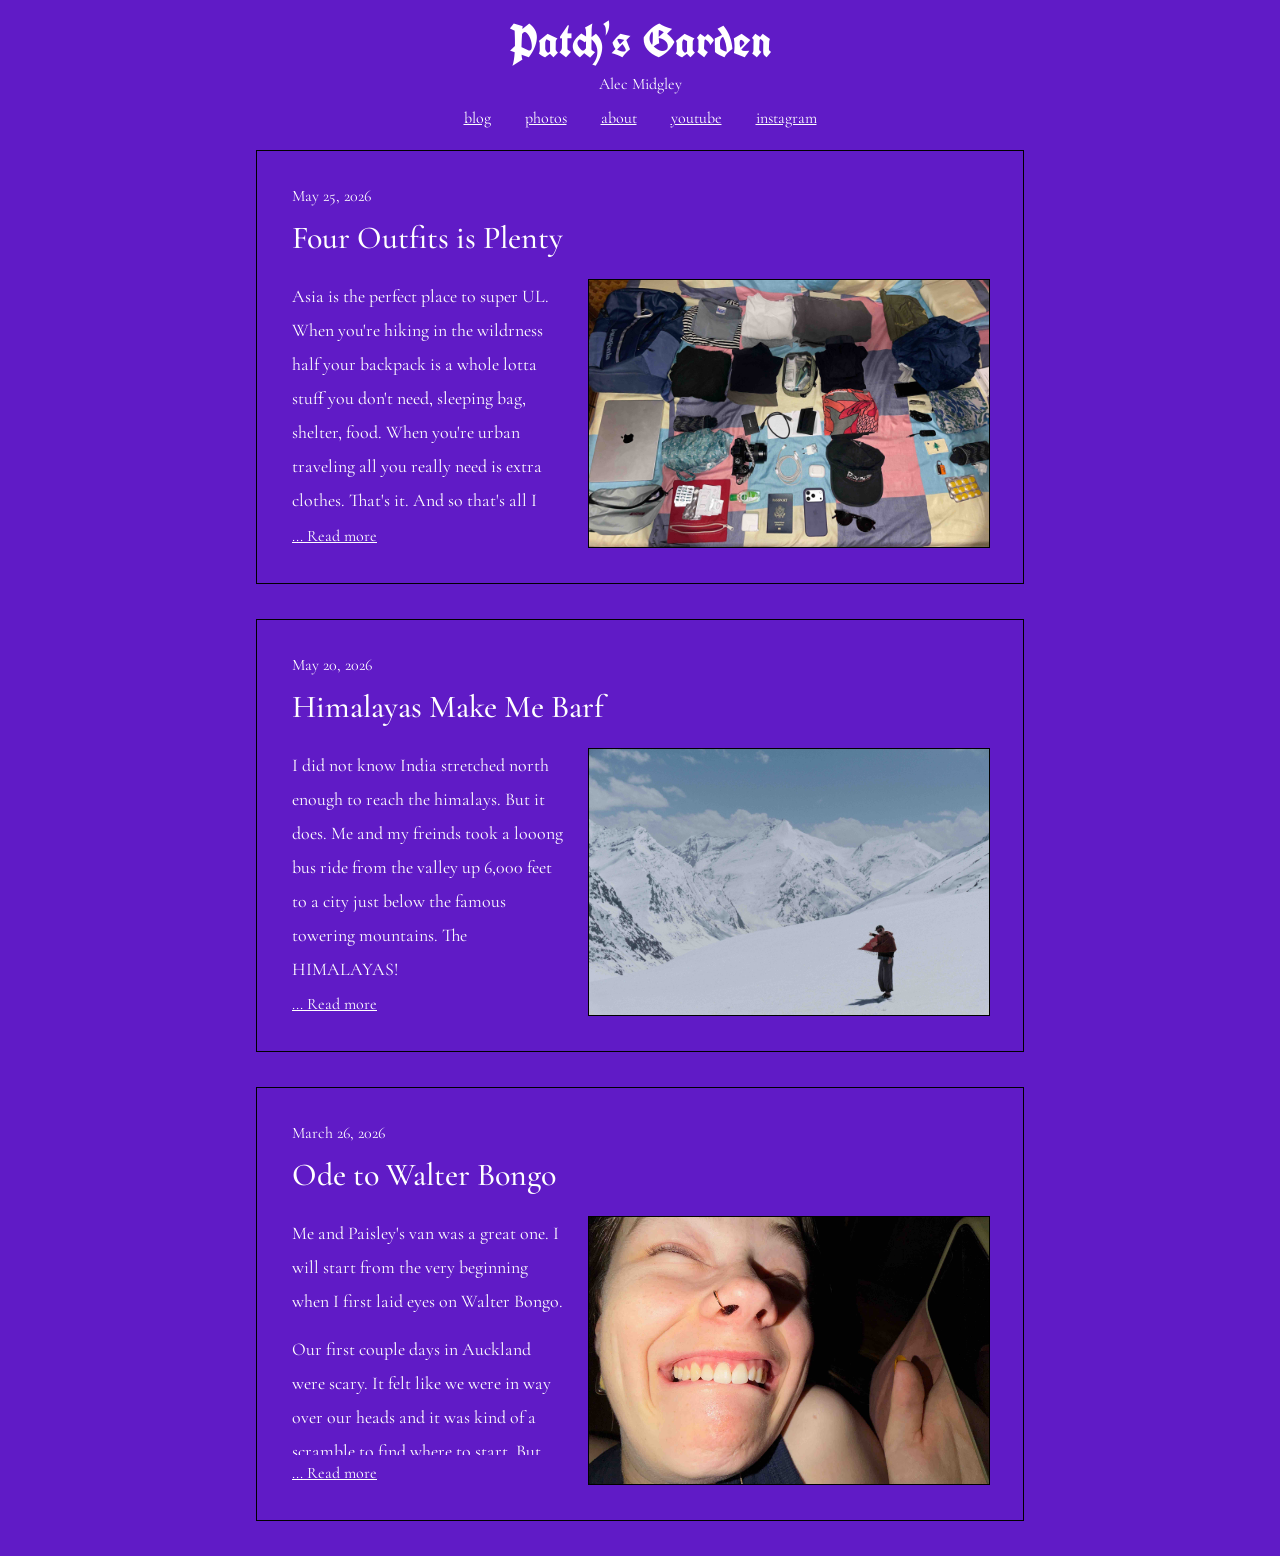
==== commit 2c9b61de: "add water bongo" ====
--- a/index.html
+++ b/index.html
@@ -143,6 +143,51 @@
     </article>
 	  
 	<!-- End of entry -->
+
+    <!------------------------------------------------------- ENTRY 3 ------------------------------------------------------->
+    <article class="blog-post">
+
+      <div class="entry-date">
+        March 26, 2026
+      </div>
+
+      <h2 class="blog-title">
+        Ode to Walter Bongo
+      </h2>
+
+      <div class="blog-preview">
+
+        <div class="blog-preview-content">
+
+          <div class="blog-preview-text">
+
+            <p>
+              Me and Paisley's van was a great one. I will start from the very beginning when I first laid eyes on Walter Bongo.
+            </p>
+
+            <p>
+              Our first couple days in Auckland were scary. It felt like we were in way over our heads and it was kind of a scramble to find where to start. But once we got going it wasn't so bad. First on the to do list: buy a van. They are pretty cheap in NZ, lots and lots of people buy them, travel for a year, and resell them when they leave.
+            </p>
+
+          </div>
+
+          <p class="read-more">
+            <a href="ode-to-walter-bongo.html">... Read more</a>
+          </p>
+
+        </div>
+
+        <img
+          src="images/paizley.jpeg"
+          alt="Paisley and Walter Bongo"
+          class="blog-preview-photo"
+        >
+
+      </div>
+
+    </article>
+	  
+	<!-- End of entry -->
 	  
   </main>
 
--- a/style.css
+++ b/style.css
@@ -120,7 +120,7 @@
 
   padding: 35px;
 
-  margin-bottom: 55px;
+  margin-bottom: 35px;
 
   overflow: hidden;
 
@@ -178,6 +178,206 @@
 
 }
 
+.blog-signoff {
+
+  margin-top: 0;
+
+  margin-bottom: 0;
+
+}
+
+.blog-footer {
+
+  display: flex;
+
+  justify-content: space-between;
+
+  align-items: flex-end;
+
+  gap: 24px;
+
+  margin-top: 1.5em;
+
+}
+
+.blog-reactions {
+
+  text-align: right;
+
+  flex-shrink: 0;
+
+}
+
+.reaction-buttons {
+
+  display: flex;
+
+  justify-content: flex-end;
+
+  gap: 10px;
+
+}
+
+.reaction-btn {
+
+  background: transparent;
+
+  border: none;
+
+  border-radius: 4px;
+
+  padding: 6px;
+
+  cursor: pointer;
+
+  color: var(--text-color);
+
+  line-height: 0;
+
+  display: inline-flex;
+
+  align-items: center;
+
+  justify-content: center;
+
+}
+
+.reaction-btn.is-active {
+
+  background: #000000;
+
+  color: #ffffff;
+
+}
+
+.reaction-icon {
+
+  width: 28px;
+
+  height: 28px;
+
+  display: block;
+
+}
+
+.reaction-shape {
+
+  fill: none;
+
+  stroke: currentColor;
+
+  stroke-width: 1.5;
+
+  stroke-linecap: round;
+
+  stroke-linejoin: round;
+
+}
+
+.reaction-btn.is-active .reaction-shape {
+
+  fill: #ffffff;
+
+  stroke: #ffffff;
+
+}
+
+.blog-preview {
+
+  --preview-photo-width: 400px;
+
+  --preview-photo-height: calc(var(--preview-photo-width) * 2 / 3);
+
+  display: grid;
+
+  grid-template-columns: 1fr var(--preview-photo-width);
+
+  gap: 25px;
+
+  align-items: start;
+
+}
+
+.blog-preview-content {
+
+  display: flex;
+
+  flex-direction: column;
+
+  height: var(--preview-photo-height);
+
+  min-height: 0;
+
+  overflow: hidden;
+
+}
+
+.blog-preview-text {
+
+  flex: 1;
+
+  min-height: 0;
+
+  font-size: 1.12rem;
+
+  line-height: 1.9;
+
+  overflow: hidden;
+
+}
+
+.blog-preview-text p {
+
+  margin: 0;
+
+}
+
+.blog-preview-text p + p {
+
+  margin-top: 0.75em;
+
+}
+
+.blog-preview-photo {
+
+  grid-column: 2;
+
+  grid-row: 1;
+
+  width: var(--preview-photo-width);
+
+  height: var(--preview-photo-height);
+
+  aspect-ratio: 3 / 2;
+
+  object-fit: cover;
+
+  border: 1px solid black;
+
+  margin: 0;
+
+  float: none;
+
+  transition: opacity 0.2s ease;
+
+}
+
+.blog-preview-photo:hover {
+
+  opacity: 0.90;
+
+}
+
+.blog-preview-content .read-more {
+
+  margin-top: 8px;
+
+  margin-bottom: 0;
+
+  flex-shrink: 0;
+
+}
+
 /* -----------------------------
    PHOTOS
 ----------------------------- */
@@ -332,6 +532,70 @@
 
   }
 
+  .blog-preview {
+
+    grid-template-columns: 1fr;
+
+    gap: 15px;
+
+  }
+
+  .blog-preview-photo {
+
+    grid-column: 1;
+
+    grid-row: 1;
+
+    width: 100%;
+
+    max-width: 350px;
+
+    height: auto;
+
+    justify-self: center;
+
+  }
+
+  .blog-preview-content {
+
+    grid-column: 1;
+
+    grid-row: 2;
+
+    height: auto;
+
+  }
+
+  .blog-preview-text {
+
+    display: -webkit-box;
+
+    -webkit-box-orient: vertical;
+
+    -webkit-line-clamp: 4;
+
+    flex: none;
+
+  }
+
+  .blog-footer {
+
+    flex-direction: column;
+
+    align-items: flex-start;
+
+    gap: 16px;
+
+  }
+
+  .blog-reactions {
+
+    align-self: flex-end;
+
+    text-align: right;
+
+  }
+
   .site-title {
 
     font-size: 2.2rem;
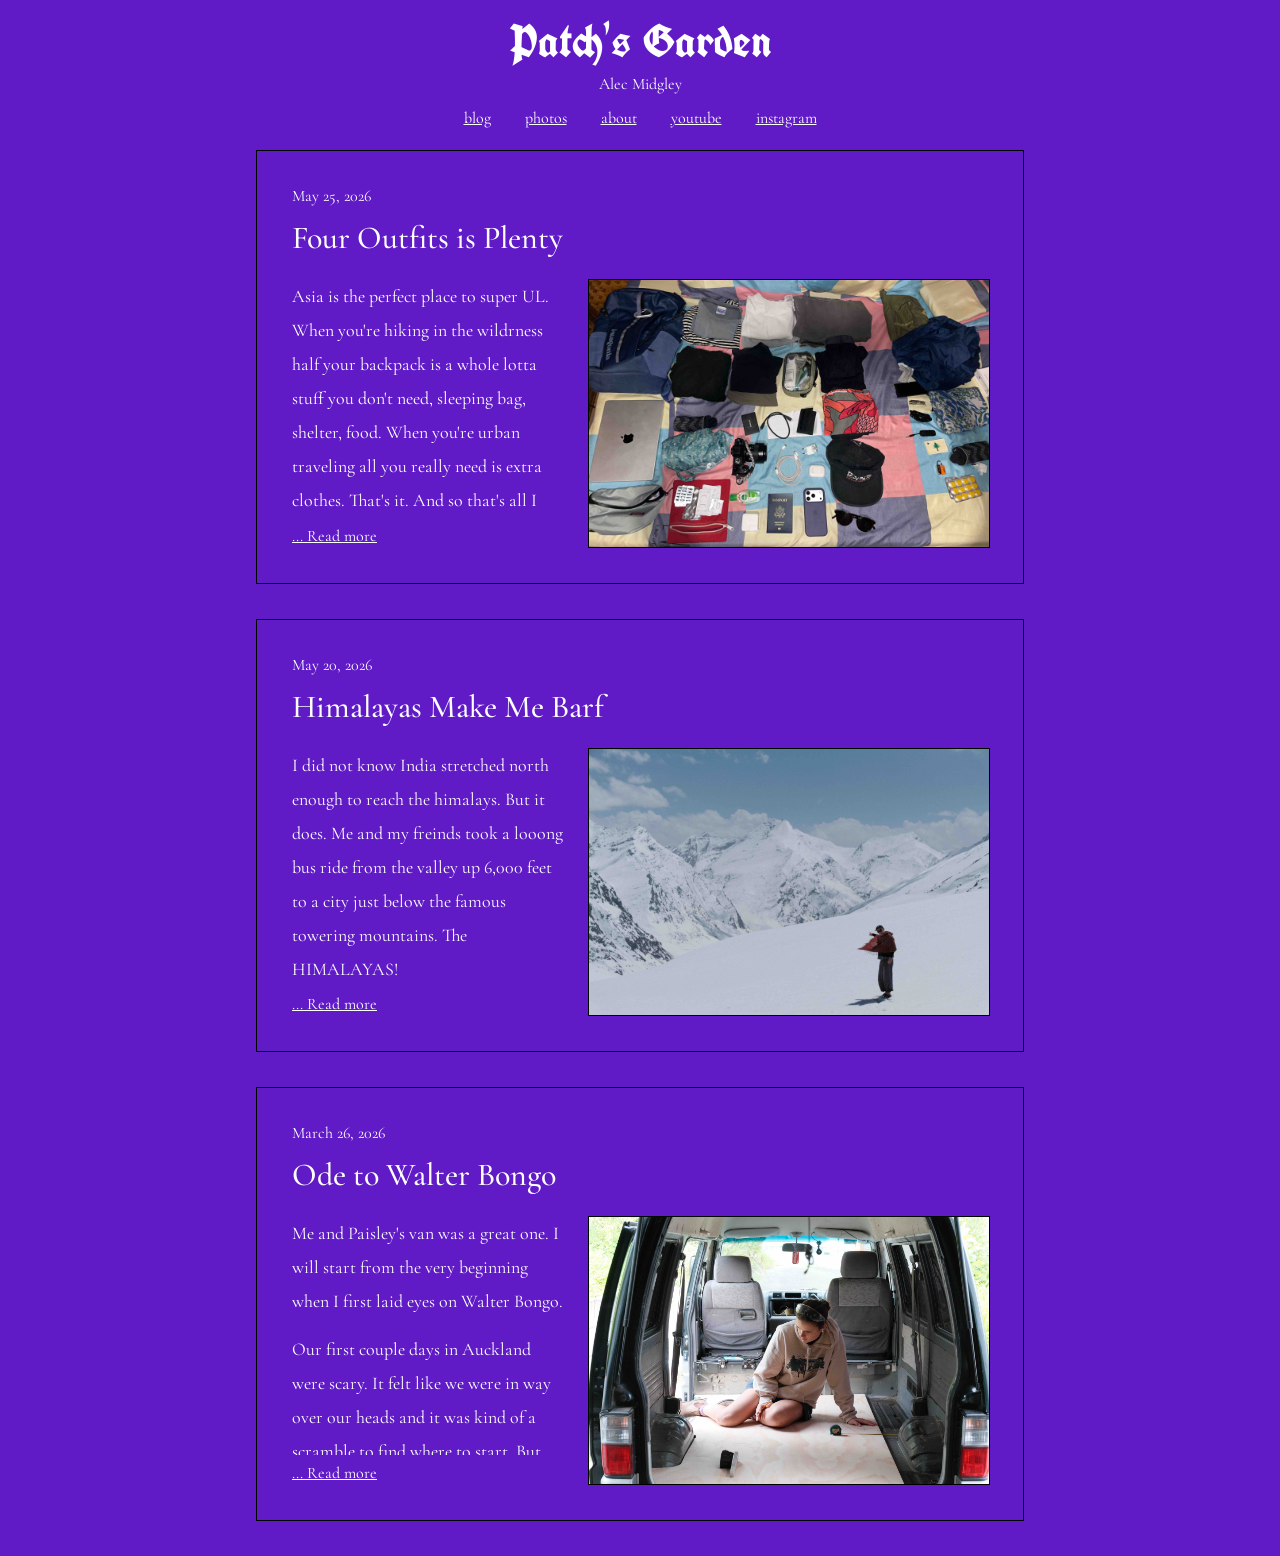
==== commit 306761c2: "Updating photos" ====
--- a/index.html
+++ b/index.html
@@ -178,8 +178,8 @@
         </div>
 
         <img
-          src="images/paizley.jpeg"
-          alt="Paisley and Walter Bongo"
+          src="images/paisley-working.jpeg"
+          alt="Paisley working on the van"
           class="blog-preview-photo"
         >
 
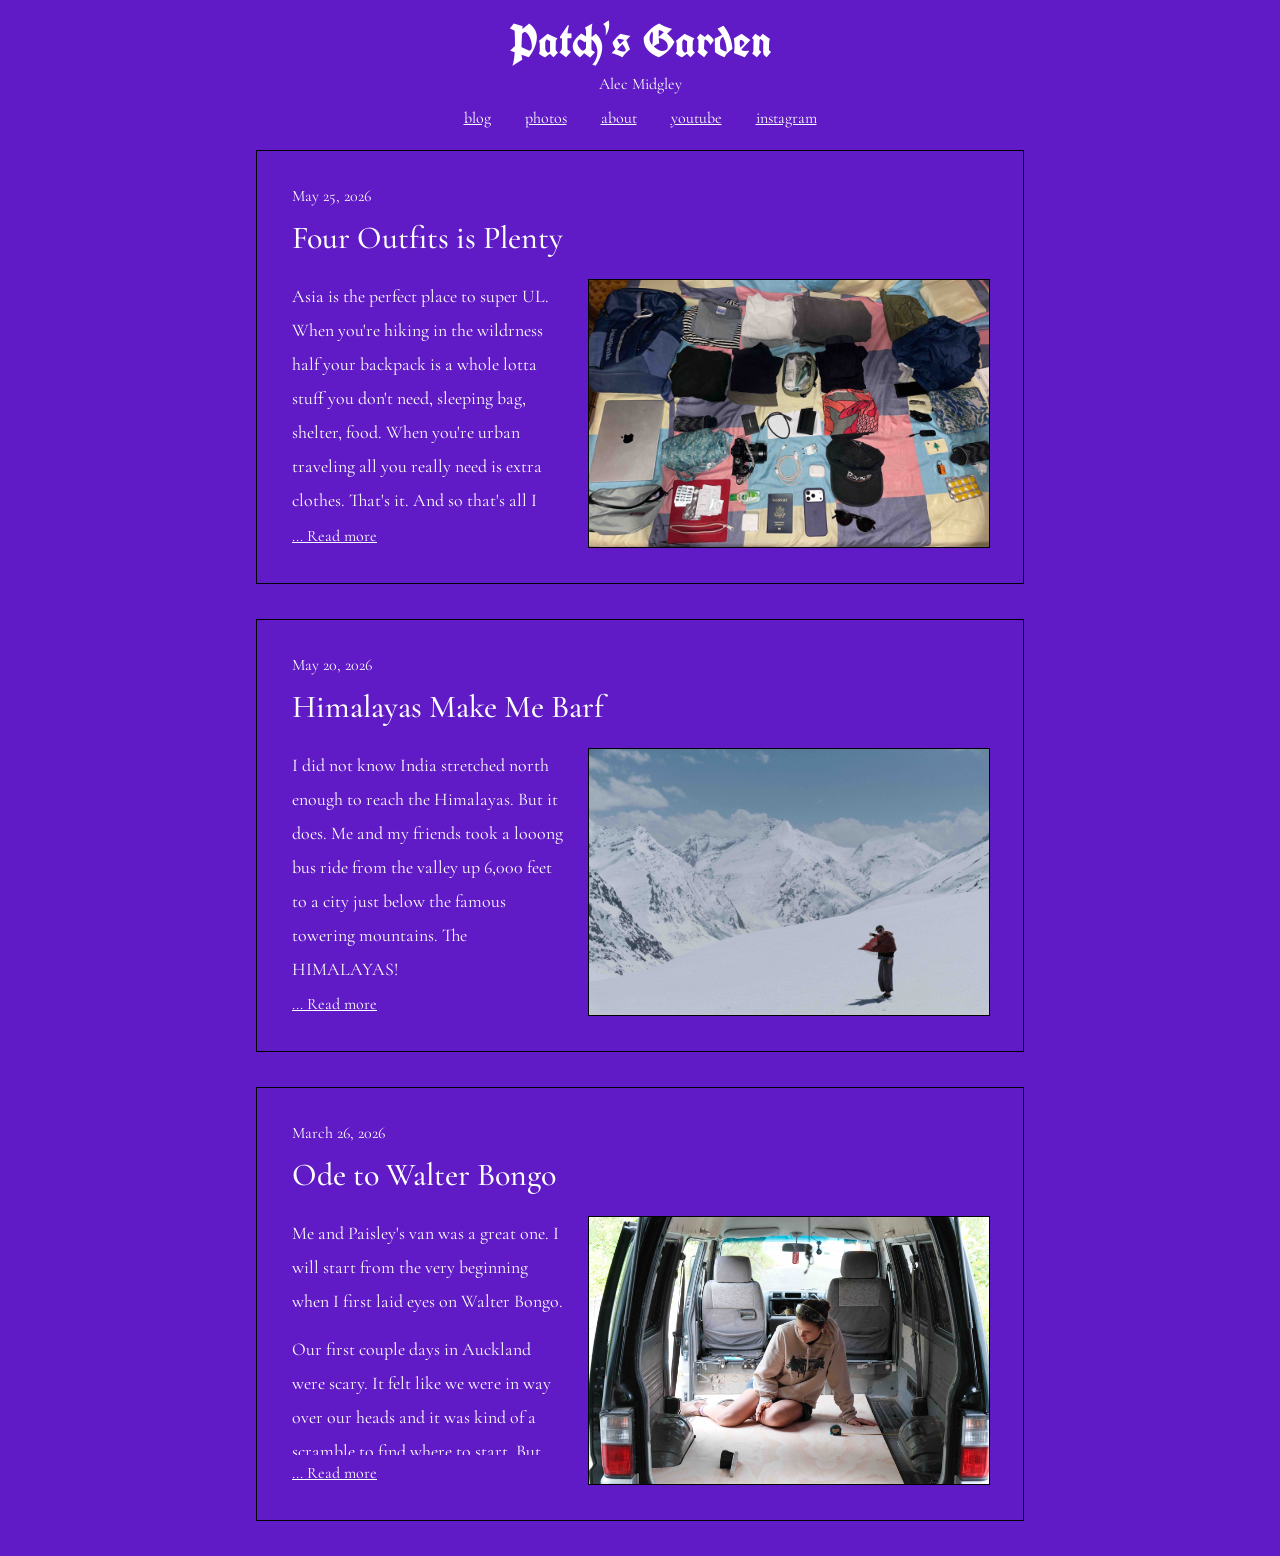
==== commit b668cc5c: "update himalays" ====
--- a/index.html
+++ b/index.html
@@ -116,11 +116,11 @@
           <div class="blog-preview-text">
 
             <p>
-              I did not know India stretched north enough to reach the himalays. But it does. Me and my freinds took a looong bus ride from the valley up 6,000 feet to a city just below the famous towering mountains. The HIMALAYAS!
+              I did not know India stretched north enough to reach the Himalayas. But it does. Me and my friends took a looong bus ride from the valley up 6,000 feet to a city just below the famous towering mountains. The HIMALAYAS!
             </p>
 
             <p>
-              The streets were narrow. Because they must have been built a hundred years ago, they were no designed with cars in mind. I can imagine a long time ago when these streets were filled with people and some yaks. But now these streets are absoloutly infested with cars. They speed up and down the narrow mountain roads leaving no room at all for people. It's annoying because you'll constantly be honked at. The drivers here are proffesionals because they are zooming up and down the narrow streets
+              The streets are narrow. They were built four hundred years ago, and because of that only designed with people and yaks in mind. But four centuries later and the streets are infested with cars. They zoom up and down the winding mountain roads leaving no room at all for people. It's annoying constantly being honked at. If you're a person get used to walking in the ditch. Or being hit by a vehicle.
             </p>
 
           </div>
--- a/style.css
+++ b/style.css
@@ -180,105 +180,9 @@
 
 .blog-signoff {
 
-  margin-top: 0;
+  margin-top: 1.5em;
 
   margin-bottom: 0;
-
-}
-
-.blog-footer {
-
-  display: flex;
-
-  justify-content: space-between;
-
-  align-items: flex-end;
-
-  gap: 24px;
-
-  margin-top: 1.5em;
-
-}
-
-.blog-reactions {
-
-  text-align: right;
-
-  flex-shrink: 0;
-
-}
-
-.reaction-buttons {
-
-  display: flex;
-
-  justify-content: flex-end;
-
-  gap: 10px;
-
-}
-
-.reaction-btn {
-
-  background: transparent;
-
-  border: none;
-
-  border-radius: 4px;
-
-  padding: 6px;
-
-  cursor: pointer;
-
-  color: var(--text-color);
-
-  line-height: 0;
-
-  display: inline-flex;
-
-  align-items: center;
-
-  justify-content: center;
-
-}
-
-.reaction-btn.is-active {
-
-  background: #000000;
-
-  color: #ffffff;
-
-}
-
-.reaction-icon {
-
-  width: 28px;
-
-  height: 28px;
-
-  display: block;
-
-}
-
-.reaction-shape {
-
-  fill: none;
-
-  stroke: currentColor;
-
-  stroke-width: 1.5;
-
-  stroke-linecap: round;
-
-  stroke-linejoin: round;
-
-}
-
-.reaction-btn.is-active .reaction-shape {
-
-  fill: #ffffff;
-
-  stroke: #ffffff;
 
 }
 
@@ -428,6 +332,74 @@
 
 }
 
+.photo-hover-caption {
+
+  position: relative;
+
+  margin: 0;
+
+}
+
+.photo-hover-caption img {
+
+  display: block;
+
+  width: 100%;
+
+  transition: opacity 0.8s ease;
+
+}
+
+.photo-hover-caption:hover {
+
+  opacity: 1;
+
+}
+
+.photo-hover-caption:hover img {
+
+  opacity: 0.55;
+
+}
+
+.photo-hover-caption__text {
+
+  position: absolute;
+
+  top: 50%;
+
+  left: 50%;
+
+  transform: translate(-50%, -50%);
+
+  background: var(--background);
+
+  color: var(--main-purple);
+
+  padding: 10px 14px;
+
+  text-align: center;
+
+  font-size: 1rem;
+
+  line-height: 1.5;
+
+  max-width: 90%;
+
+  opacity: 0;
+
+  transition: opacity 0.8s ease;
+
+  pointer-events: none;
+
+}
+
+.photo-hover-caption:hover .photo-hover-caption__text {
+
+  opacity: 1;
+
+}
+
 /* -----------------------------
    PHOTO GALLERY
 ----------------------------- */
@@ -578,24 +550,6 @@
 
   }
 
-  .blog-footer {
-
-    flex-direction: column;
-
-    align-items: flex-start;
-
-    gap: 16px;
-
-  }
-
-  .blog-reactions {
-
-    align-self: flex-end;
-
-    text-align: right;
-
-  }
-
   .site-title {
 
     font-size: 2.2rem;
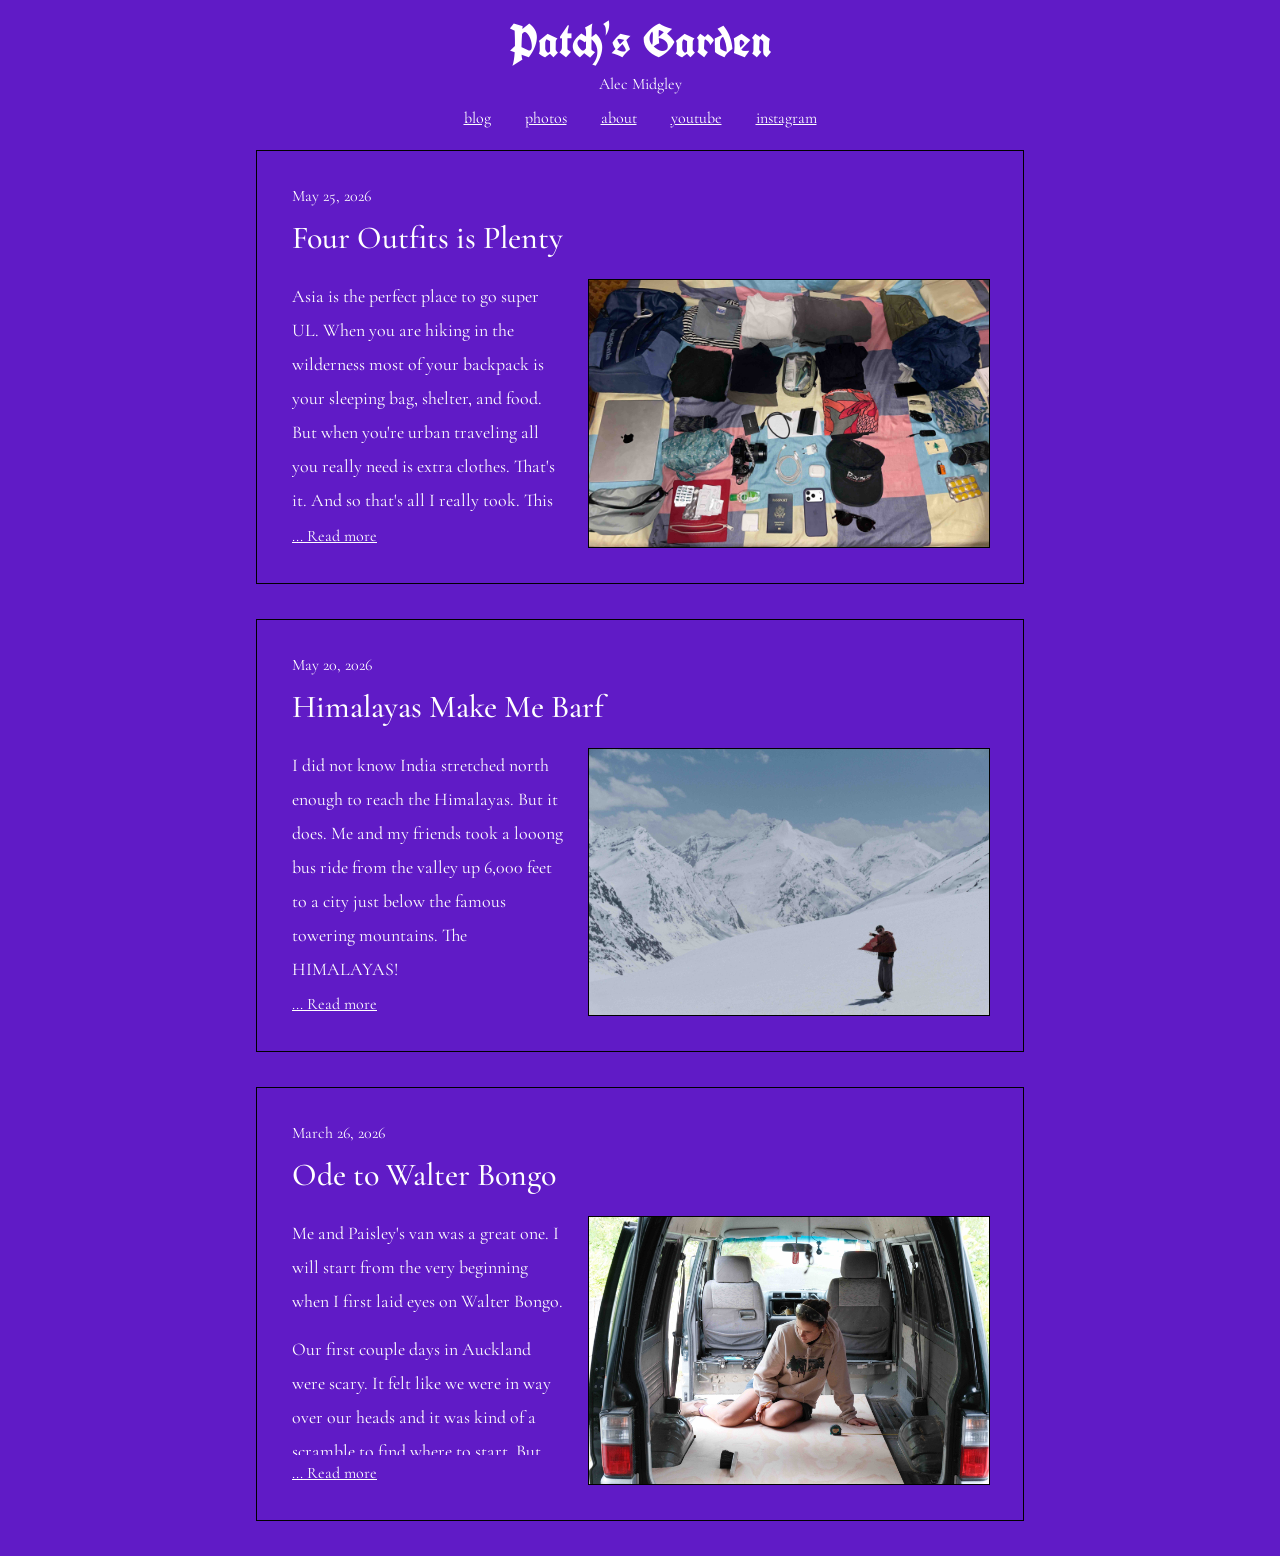
==== commit 59bda303: "update packing list" ====
--- a/index.html
+++ b/index.html
@@ -70,11 +70,11 @@
           <div class="blog-preview-text">
 
             <p>
-            Asia is the perfect place to super UL. When you're hiking in the wildrness half your backpack is a whole lotta stuff you don't need, sleeping bag, shelter, food. When you're urban traveling all you really need is extra clothes. That's it. And so that's all I really took. Below is my packing list for 6 countries over the course of two months in SE Asia and India.
+            Asia is the perfect place to go super UL. When you are hiking in the wilderness most of your backpack is your sleeping bag, shelter, and food. But when you're urban traveling all you really need is extra clothes. That's it. And so that's all I really took. This is my packing list for 6 countries over the course of two months in SE Asia and India.
             </p>
 
             <p>
-            Patagonia Black Hole 25L. I really love the black hole line. They are extra durable and very simple. One big compartment and I have a nice blue one. When I went to India in 2022 I was also still using a one backpack system and centering around the FjallRaven Raven 20L, and it was awesome.
+            Patagonia Black Hole 25L. I really love the black hole line. They are extra durable and very simple. One big compartment and I have a nice blue one. On my first trip to India I used a Fjallraven pack but it had problems: it was a bit too small, had a wimpy laptop sleeve, and was separated into two main pockets.
             </p>
 
           </div>
--- a/style.css
+++ b/style.css
@@ -336,8 +336,6 @@
 
   position: relative;
 
-  margin: 0;
-
 }
 
 .photo-hover-caption img {
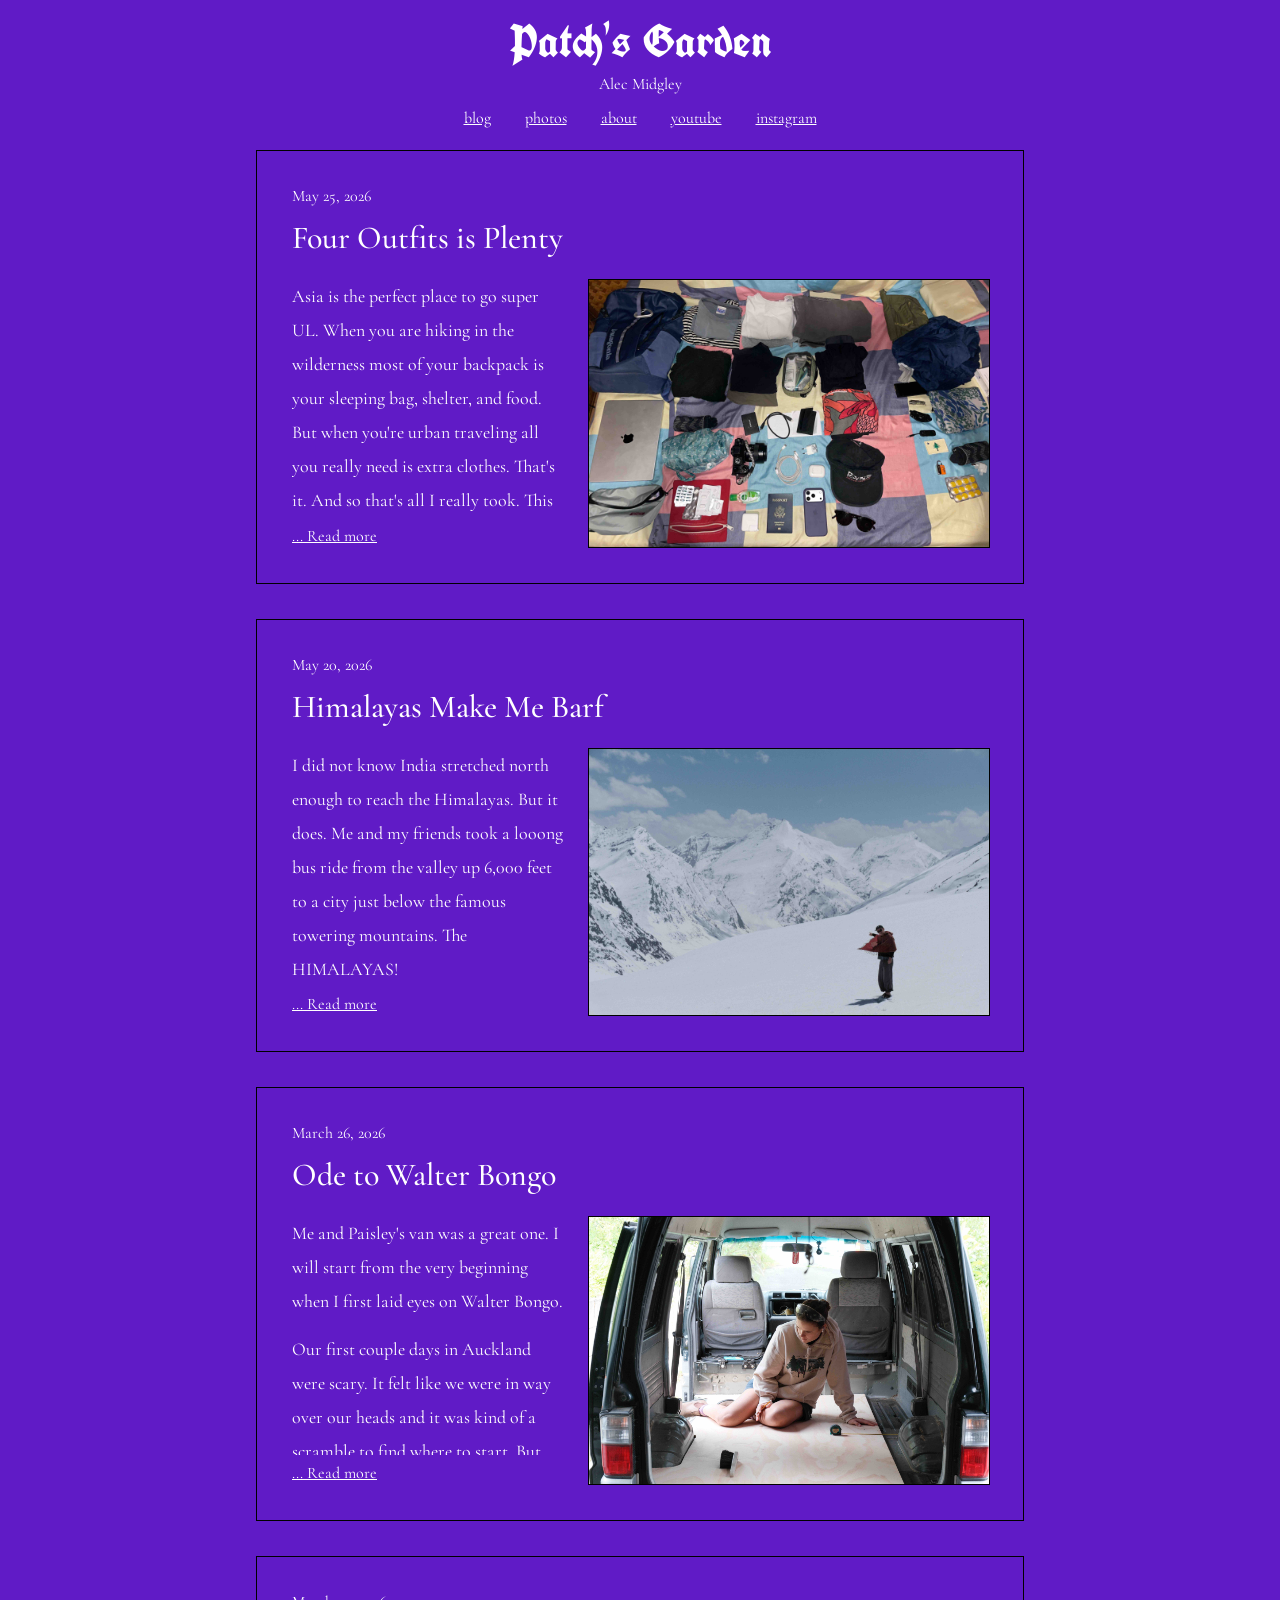
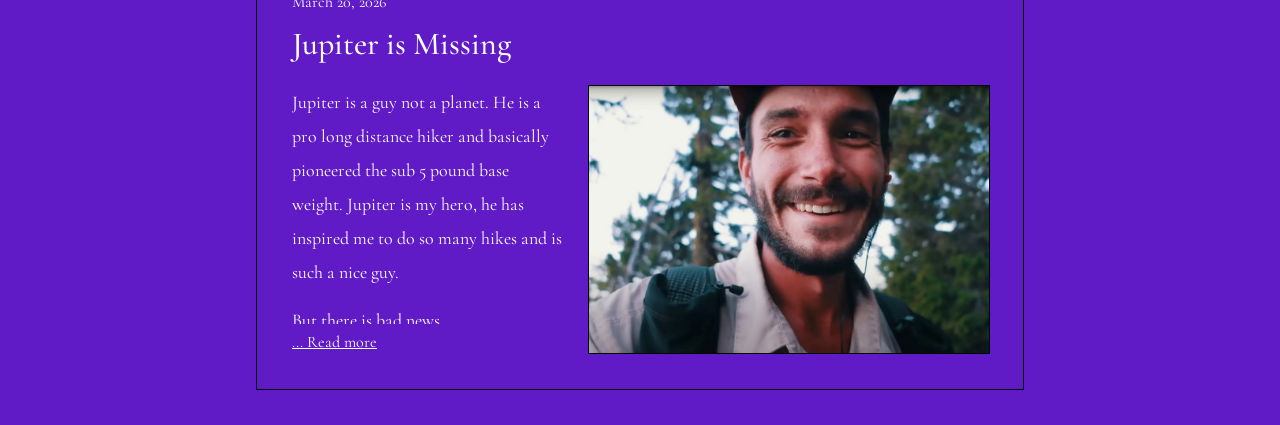
==== commit b7cfe70f: "adding jupiter is missing" ====
--- a/index.html
+++ b/index.html
@@ -188,6 +188,51 @@
     </article>
 	  
 	<!-- End of entry -->
+
+    <!------------------------------------------------------- ENTRY 4 ------------------------------------------------------->
+    <article class="blog-post">
+
+      <div class="entry-date">
+        March 20, 2026
+      </div>
+
+      <h2 class="blog-title">
+        Jupiter is Missing
+      </h2>
+
+      <div class="blog-preview">
+
+        <div class="blog-preview-content">
+
+          <div class="blog-preview-text">
+
+            <p>
+              Jupiter is a guy not a planet. He is a pro long distance hiker and basically pioneered the sub 5 pound base weight. Jupiter is my hero, he has inspired me to do so many hikes and is such a nice guy.
+            </p>
+
+            <p>
+              But there is bad news.
+            </p>
+
+          </div>
+
+          <p class="read-more">
+            <a href="jupiter-is-missing.html">... Read more</a>
+          </p>
+
+        </div>
+
+        <img
+          src="images/jupiter.jpeg"
+          alt="Jupiter"
+          class="blog-preview-photo"
+        >
+
+      </div>
+
+    </article>
+	  
+	<!-- End of entry -->
 	  
   </main>
 
